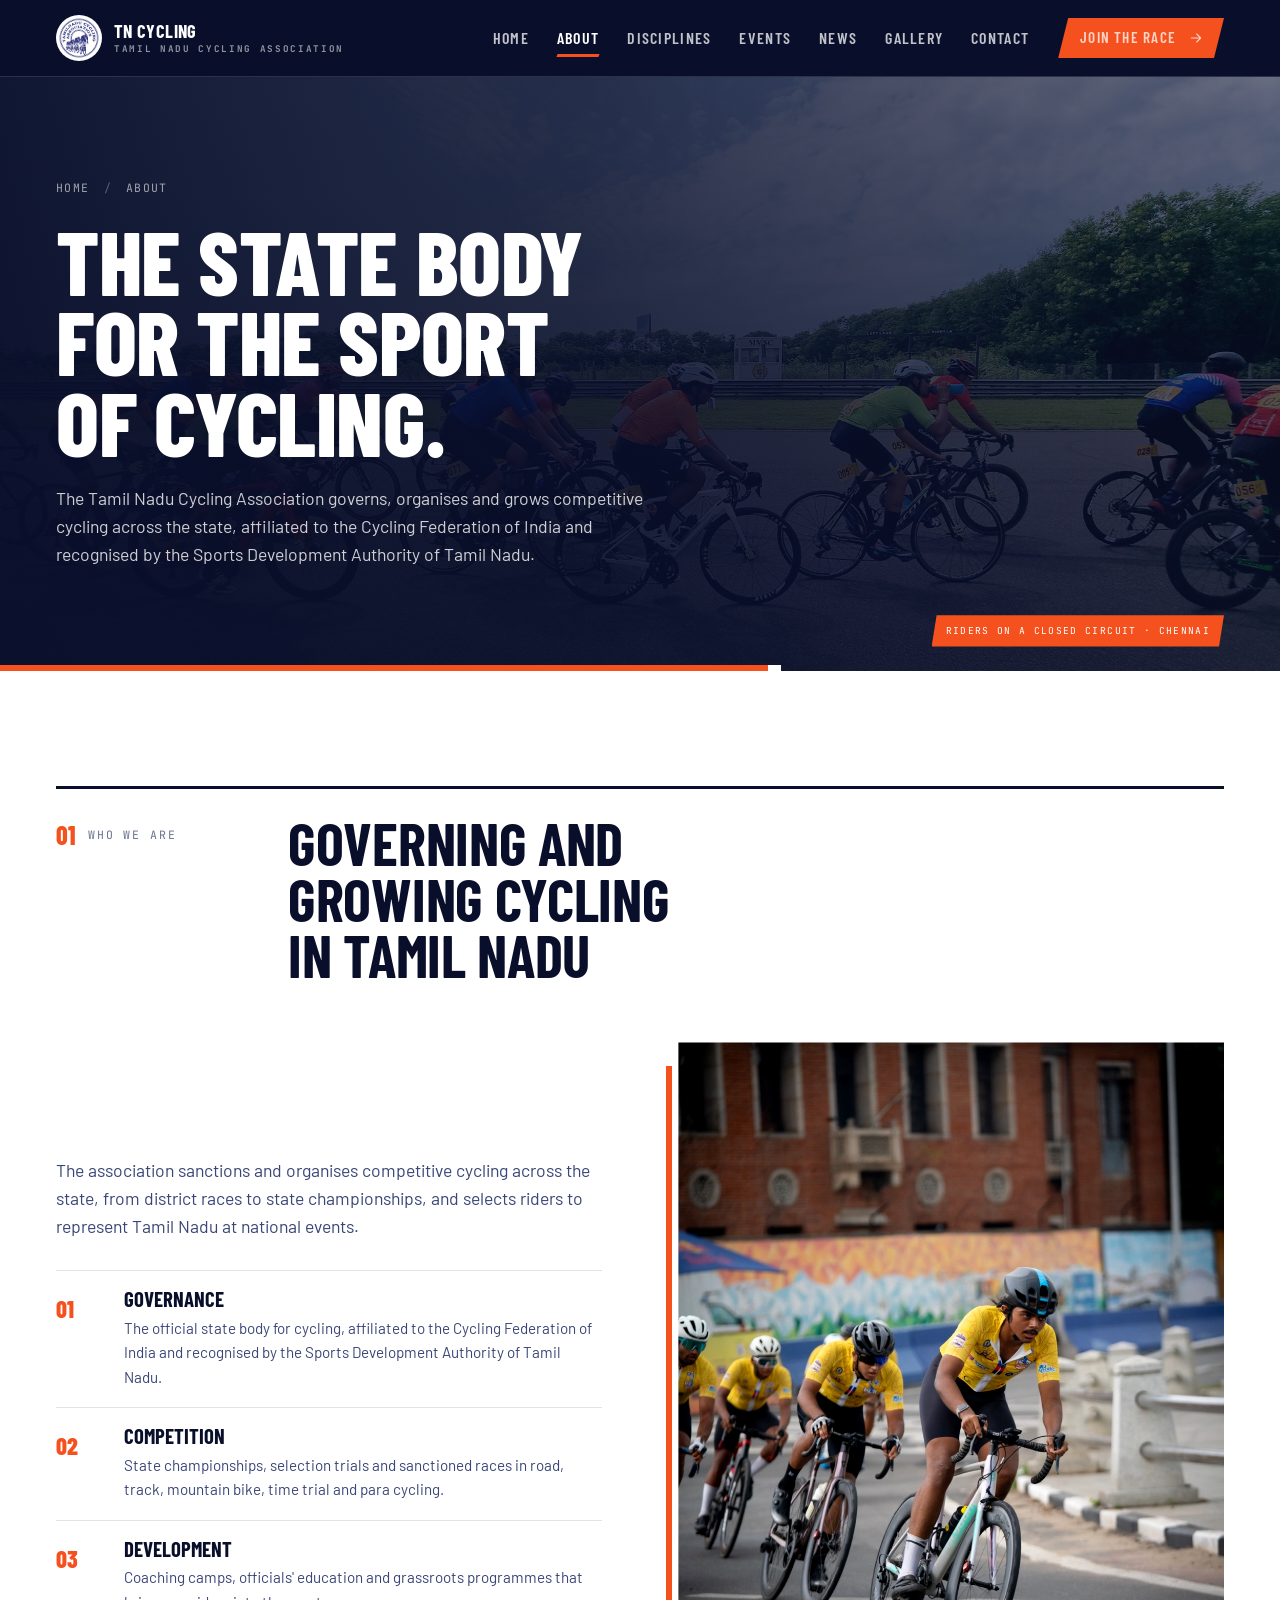
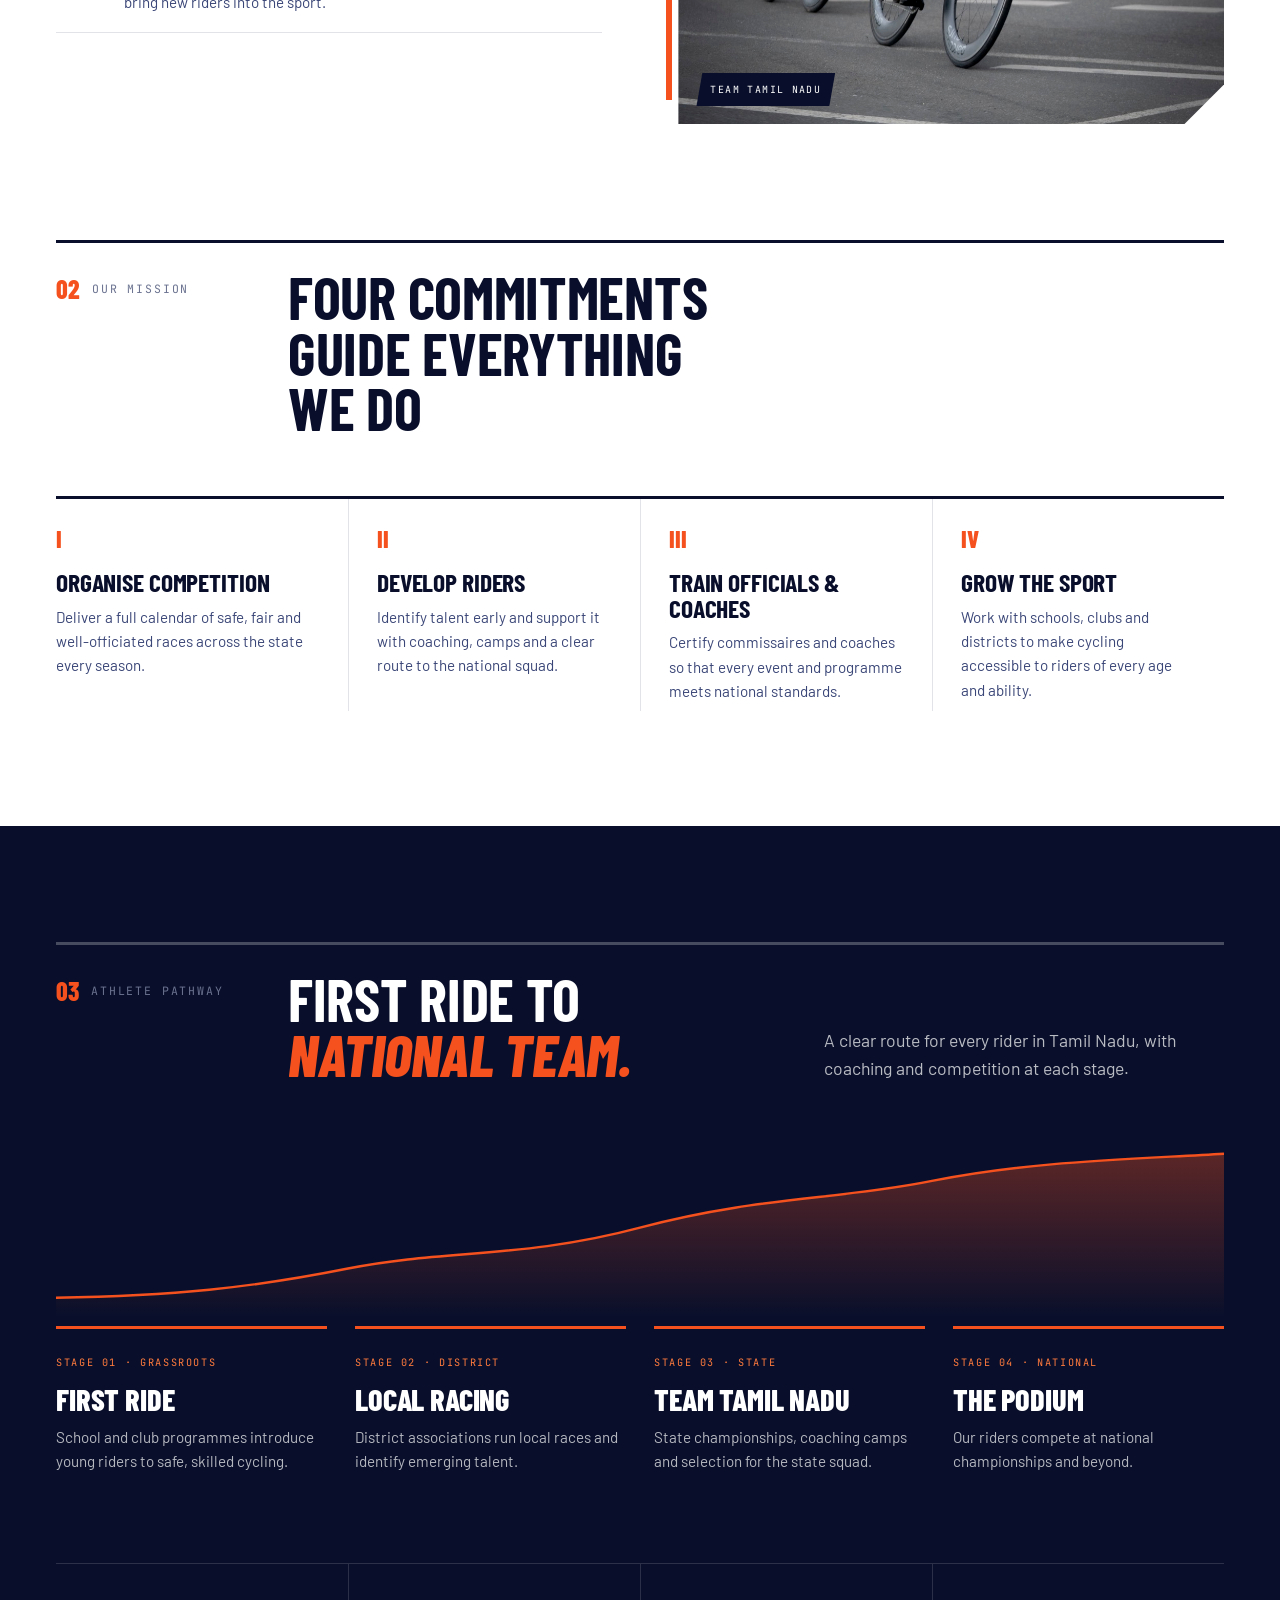
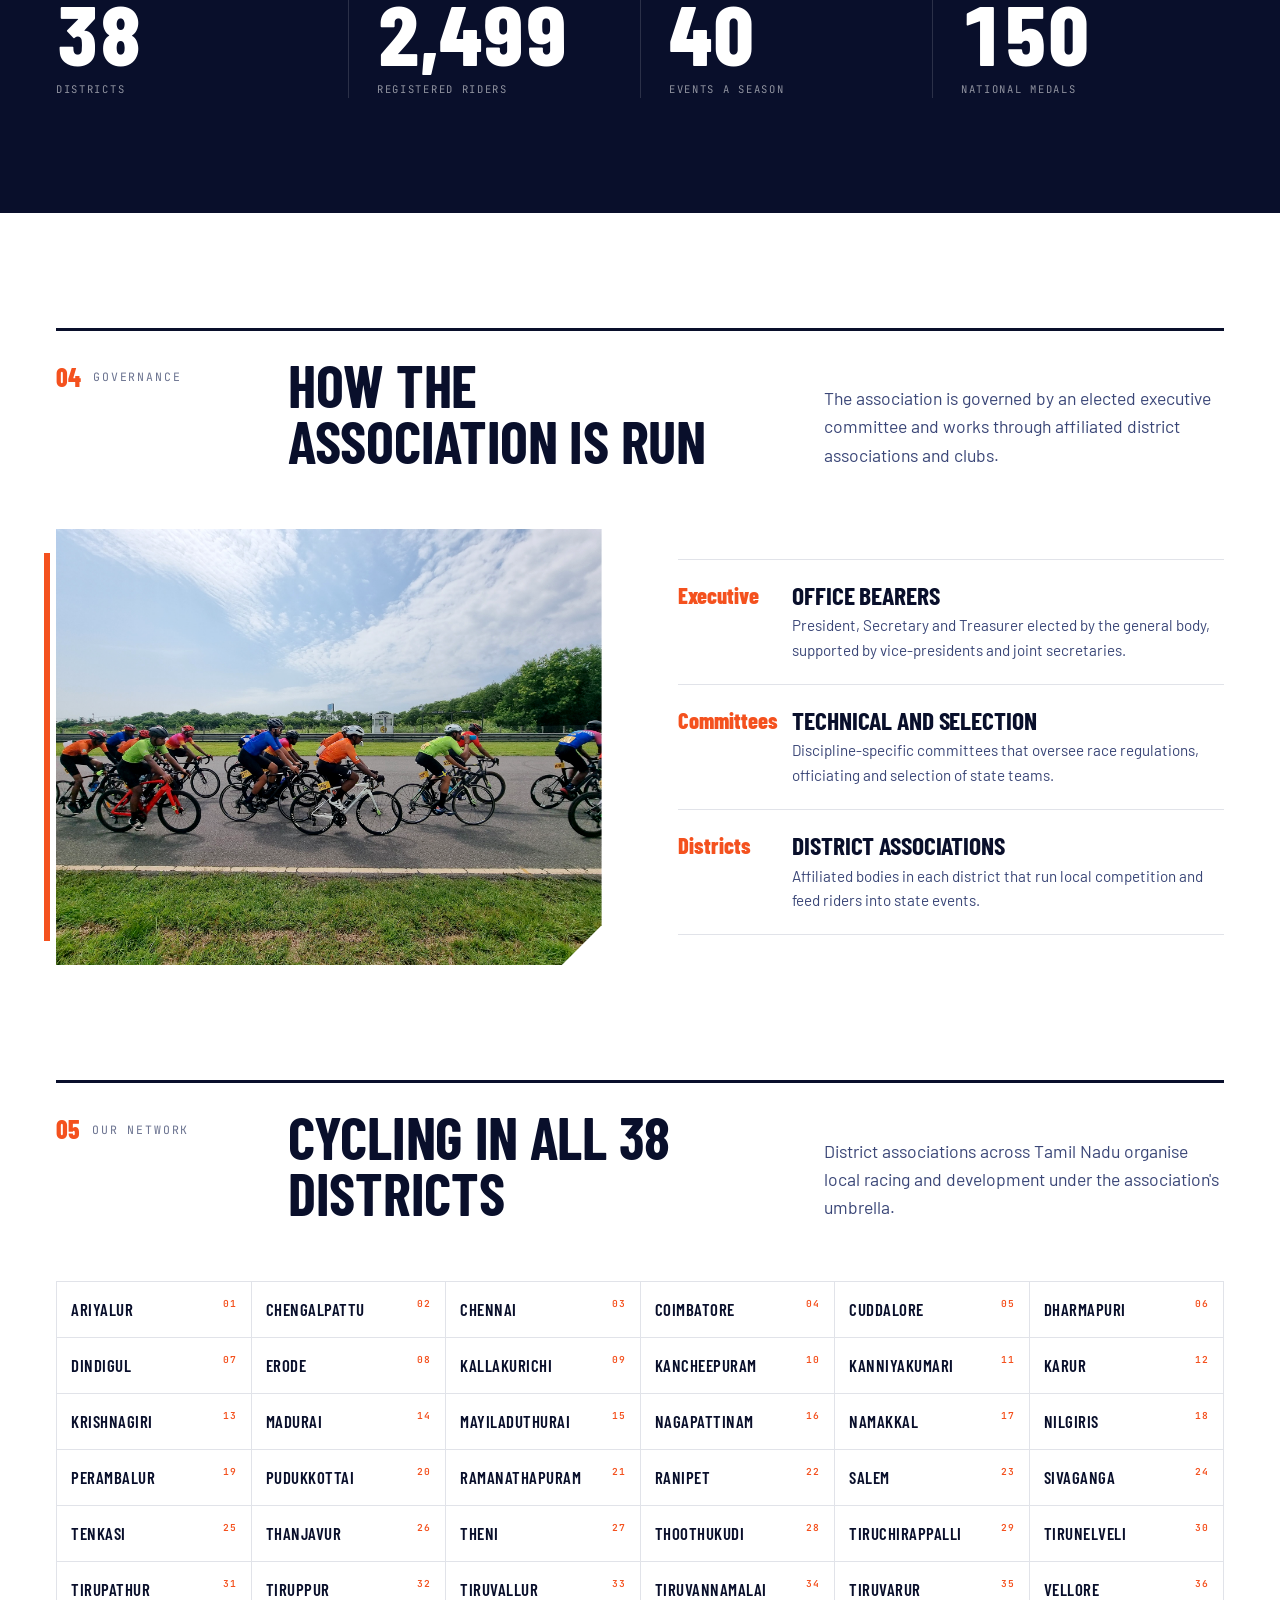
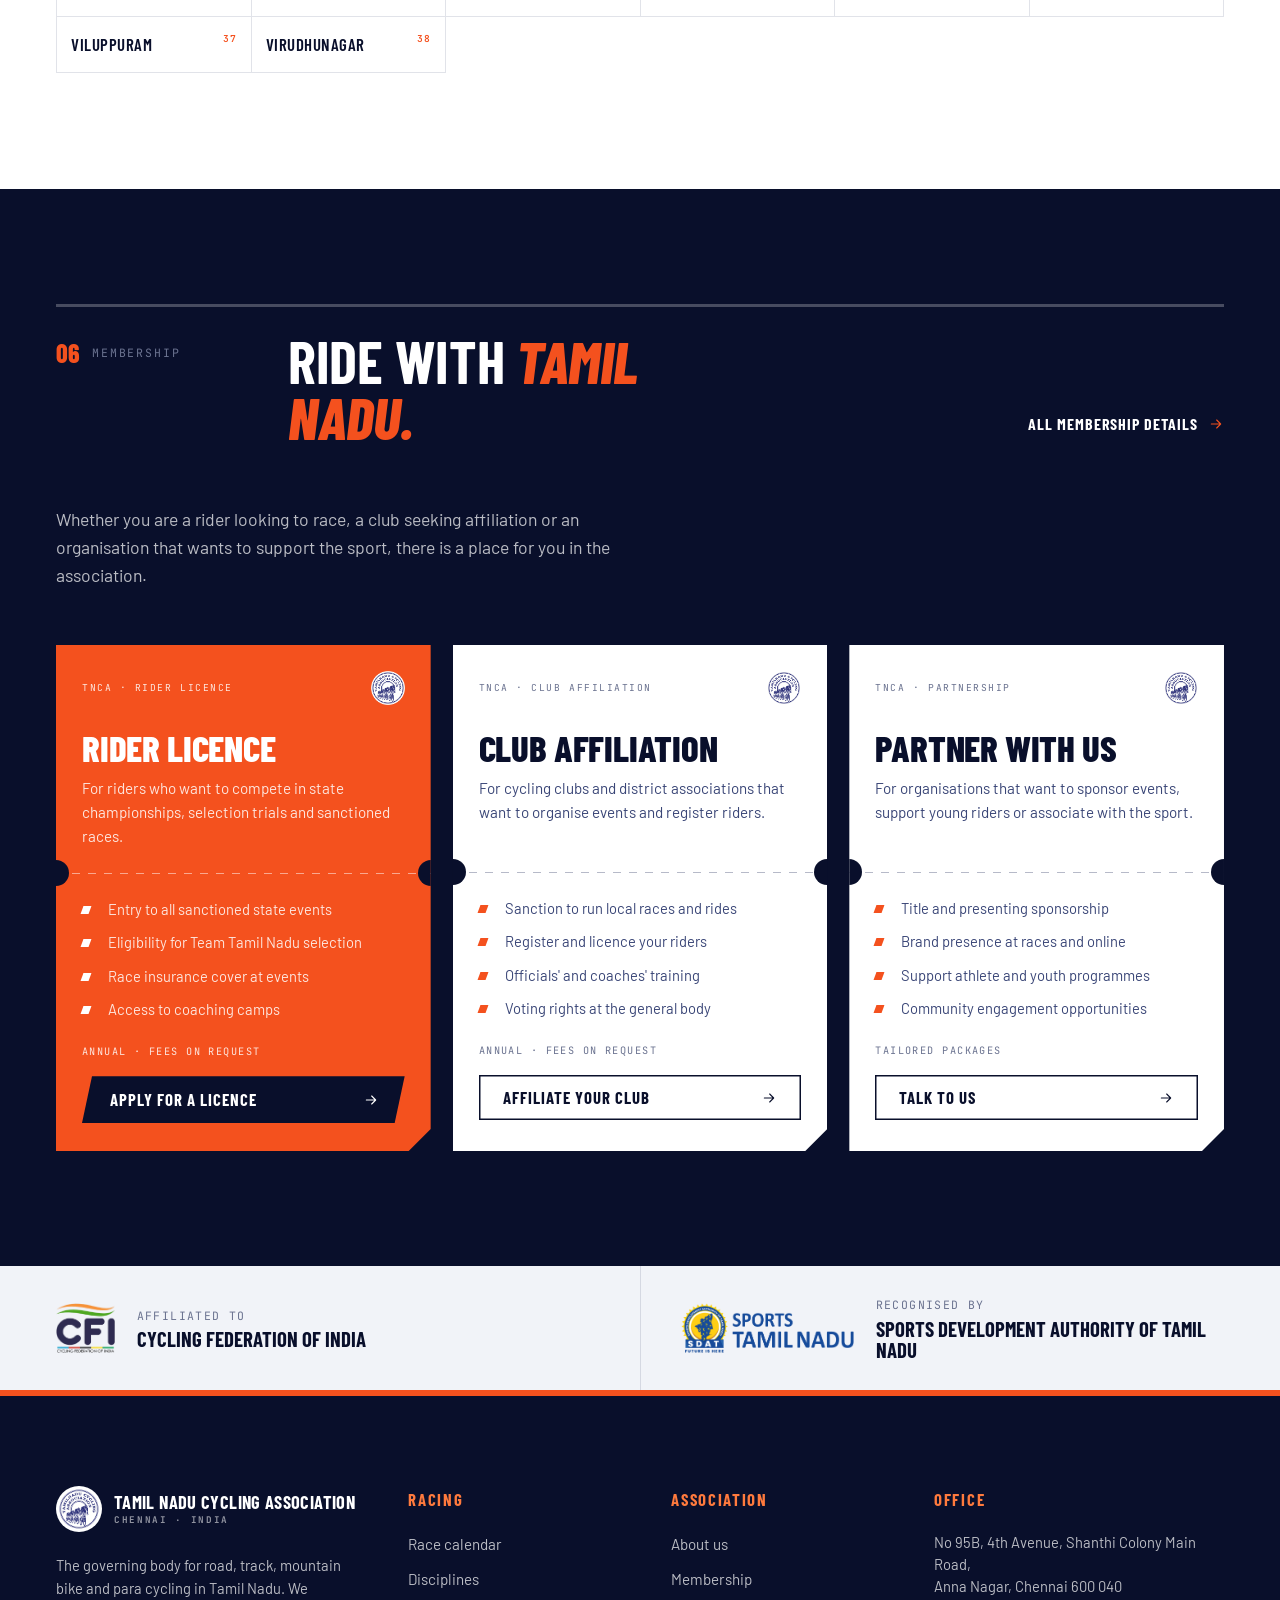
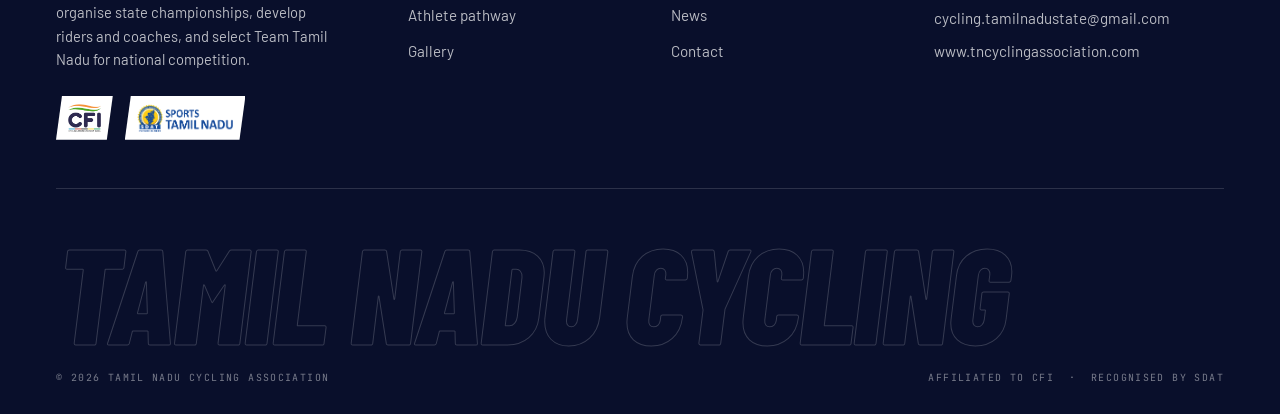
==== about.html @ 86944737 "Initial commit: TNCA website redesign Athletic navy and saffron design for the Tamil Nadu Cycling As" ====
<!doctype html>
<html lang="en">
<head>
<meta charset="utf-8">
<meta name="viewport" content="width=device-width, initial-scale=1">
<title>About — Tamil Nadu Cycling Association</title>
<meta name="description" content="Who we are, what we do and how the Tamil Nadu Cycling Association is governed.">
<meta name="theme-color" content="#090f2b">
<link rel="icon" type="image/png" href="images/logos/tnca-logo.png">
<link rel="preconnect" href="https://fonts.googleapis.com">
<link rel="preconnect" href="https://fonts.gstatic.com" crossorigin>
<link href="https://fonts.googleapis.com/css2?family=Barlow+Condensed:ital,wght@0,600;0,700;0,800;1,700;1,800&family=Barlow:wght@400;500;600&family=JetBrains+Mono:wght@400;500&display=swap" rel="stylesheet">
<link rel="stylesheet" href="css/style.css">
</head>
<body>

<svg width="0" height="0" style="position:absolute" aria-hidden="true">
  <symbol id="i-arrow" viewBox="0 0 24 24"><path d="M5 12h14M13 6l6 6-6 6" fill="none" stroke="currentColor" stroke-width="1.6" stroke-linecap="round" stroke-linejoin="round"/></symbol>
  <symbol id="i-close" viewBox="0 0 24 24"><path d="M6 6l12 12M18 6L6 18" fill="none" stroke="currentColor" stroke-width="1.6" stroke-linecap="round"/></symbol>
  <symbol id="i-info" viewBox="0 0 24 24"><circle cx="12" cy="12" r="9.5" fill="none" stroke="currentColor" stroke-width="1.4"/><path d="M12 11v6M12 7.5v.5" fill="none" stroke="currentColor" stroke-width="1.6" stroke-linecap="round"/></symbol>
</svg>


<header class="site-header">
  <div class="container">
    <a href="index.html" class="brand" aria-label="Tamil Nadu Cycling Association — home">
      <img src="images/logos/tnca-logo.png" alt="">
      <span class="wm">TN Cycling<small>Tamil Nadu Cycling Association</small></span>
    </a>
    <button class="menu-toggle" aria-label="Open menu" aria-expanded="false" aria-controls="nav"><span>Menu</span><i></i></button>
    <nav class="nav" id="nav" aria-label="Main navigation">
      <a href="index.html">Home</a><a href="about.html" class="active" aria-current="page">About</a><a href="disciplines.html">Disciplines</a><a href="events.html">Events</a><a href="news.html">News</a><a href="gallery.html">Gallery</a><a href="contact.html">Contact</a>
      <a href="membership.html" class="btn">Join the race <svg aria-hidden="true"><use href="#i-arrow"/></svg></a>
    </nav>
  </div>
</header>

<main>

<section class="page-head">
  <div class="band"><img src="images/join.jpg" alt=""></div>
  <div class="container">
    <nav class="crumbs mono" aria-label="Breadcrumb"><a href="index.html">Home</a><span>About</span></nav>
    <h1>The state body for the sport of cycling.</h1>
    <p class="lead">The Tamil Nadu Cycling Association governs, organises and grows competitive cycling across the state, affiliated to the Cycling Federation of India and recognised by the Sports Development Authority of Tamil Nadu.</p>
  </div>
  <span class="cap">Riders on a closed circuit · Chennai</span>
</section>

<section class="section">
  <div class="container">
    
    <div class="section-head">
      <div class="index"><b>01</b><span>Who we are</span></div>
      <div class="title"><h2>Governing and growing cycling in Tamil Nadu</h2></div>
    </div>
    <div class="split">
      <div class="split-body reveal">
        <p class="lead">The association sanctions and organises competitive cycling across the state, from district races to state championships, and selects riders to represent Tamil Nadu at national events.</p>
        <ul class="marks">
          <li><span class="k">01</span><div><b>Governance</b><span>The official state body for cycling, affiliated to the Cycling Federation of India and recognised by the Sports Development Authority of Tamil Nadu.</span></div></li>
          <li><span class="k">02</span><div><b>Competition</b><span>State championships, selection trials and sanctioned races in road, track, mountain bike, time trial and para cycling.</span></div></li>
          <li><span class="k">03</span><div><b>Development</b><span>Coaching camps, officials' education and grassroots programmes that bring new riders into the sport.</span></div></li>
        </ul>
      </div>
      <div class="split-media reveal"><img src="images/team.jpg" alt="Team Tamil Nadu riders training together"><span class="cap">Team Tamil Nadu</span></div>
    </div>
  </div>
</section>

<section class="section">
  <div class="container">
    
    <div class="section-head">
      <div class="index"><b>02</b><span>Our mission</span></div>
      <div class="title"><h2>Four commitments guide everything we do</h2></div>
    </div>
    <div class="cols">
      <div class="reveal"><span class="k">I</span><h3>Organise competition</h3><p>Deliver a full calendar of safe, fair and well-officiated races across the state every season.</p></div>
      <div class="reveal"><span class="k">II</span><h3>Develop riders</h3><p>Identify talent early and support it with coaching, camps and a clear route to the national squad.</p></div>
      <div class="reveal"><span class="k">III</span><h3>Train officials &amp; coaches</h3><p>Certify commissaires and coaches so that every event and programme meets national standards.</p></div>
      <div class="reveal"><span class="k">IV</span><h3>Grow the sport</h3><p>Work with schools, clubs and districts to make cycling accessible to riders of every age and ability.</p></div>
    </div>
  </div>
</section>

<section class="section section-ink" id="pathway">
  <div class="container">
    
    <div class="section-head">
      <div class="index"><b>03</b><span>Athlete pathway</span></div>
      <div class="title"><h2>First ride to <em>national team.</em></h2><p class="lead">A clear route for every rider in Tamil Nadu, with coaching and competition at each stage.</p></div>
    </div>
    
    
<div class="route" aria-hidden="true">
  <svg viewBox="0 0 1200 180" preserveAspectRatio="none">
    <defs><linearGradient id="routeFill" x1="0" y1="0" x2="0" y2="1"><stop offset="0" stop-color="#f4511e"/><stop offset="1" stop-color="#f4511e" stop-opacity="0"/></linearGradient></defs>
    <path class="line-fill" d="M0,160 C120,158 200,150 300,130 S480,120 600,88 S800,60 900,40 S1100,18 1200,12 L1200,180 L0,180 Z"/>
    <path class="line" d="M0,160 C120,158 200,150 300,130 S480,120 600,88 S800,60 900,40 S1100,18 1200,12"/>
  </svg>
</div>
    <div class="stages">
      <div class="stage reveal"><span class="k">Stage 01 · Grassroots</span><h3>First ride</h3><p>School and club programmes introduce young riders to safe, skilled cycling.</p></div>
      <div class="stage reveal"><span class="k">Stage 02 · District</span><h3>Local racing</h3><p>District associations run local races and identify emerging talent.</p></div>
      <div class="stage reveal"><span class="k">Stage 03 · State</span><h3>Team Tamil Nadu</h3><p>State championships, coaching camps and selection for the state squad.</p></div>
      <div class="stage reveal"><span class="k">Stage 04 · National</span><h3>The podium</h3><p>Our riders compete at national championships and beyond.</p></div>
    </div>
    <div class="stats">
      <div><b data-count="38">0</b><span>Districts</span></div>
      <div><b data-count="2500" data-suffix="+">0</b><span>Registered riders</span></div>
      <div><b data-count="40" data-suffix="+">0</b><span>Events a season</span></div>
      <div><b data-count="150" data-suffix="+">0</b><span>National medals</span></div>
    </div>
  </div>
</section>

<section class="section">
  <div class="container">
    
    <div class="section-head">
      <div class="index"><b>04</b><span>Governance</span></div>
      <div class="title"><h2>How the association is run</h2><p class="lead">The association is governed by an elected executive committee and works through affiliated district associations and clubs.</p></div>
    </div>
    <div class="split">
      <div class="split-media landscape reveal"><img src="images/join.jpg" alt="A large group of cyclists on a closed circuit"></div>
      <ul class="steps-list reveal">
        <li><span class="k">Executive</span><div><h3>Office bearers</h3><p>President, Secretary and Treasurer elected by the general body, supported by vice-presidents and joint secretaries.</p></div></li>
        <li><span class="k">Committees</span><div><h3>Technical and selection</h3><p>Discipline-specific committees that oversee race regulations, officiating and selection of state teams.</p></div></li>
        <li><span class="k">Districts</span><div><h3>District associations</h3><p>Affiliated bodies in each district that run local competition and feed riders into state events.</p></div></li>
      </ul>
    </div>
  </div>
</section>

<section class="section">
  <div class="container">
    
    <div class="section-head">
      <div class="index"><b>05</b><span>Our network</span></div>
      <div class="title"><h2>Cycling in all 38 districts</h2><p class="lead">District associations across Tamil Nadu organise local racing and development under the association's umbrella.</p></div>
    </div>
    <div class="districts reveal"><span>Ariyalur<i>01</i></span><span>Chengalpattu<i>02</i></span><span>Chennai<i>03</i></span><span>Coimbatore<i>04</i></span><span>Cuddalore<i>05</i></span><span>Dharmapuri<i>06</i></span><span>Dindigul<i>07</i></span><span>Erode<i>08</i></span><span>Kallakurichi<i>09</i></span><span>Kancheepuram<i>10</i></span><span>Kanniyakumari<i>11</i></span><span>Karur<i>12</i></span><span>Krishnagiri<i>13</i></span><span>Madurai<i>14</i></span><span>Mayiladuthurai<i>15</i></span><span>Nagapattinam<i>16</i></span><span>Namakkal<i>17</i></span><span>Nilgiris<i>18</i></span><span>Perambalur<i>19</i></span><span>Pudukkottai<i>20</i></span><span>Ramanathapuram<i>21</i></span><span>Ranipet<i>22</i></span><span>Salem<i>23</i></span><span>Sivaganga<i>24</i></span><span>Tenkasi<i>25</i></span><span>Thanjavur<i>26</i></span><span>Theni<i>27</i></span><span>Thoothukudi<i>28</i></span><span>Tiruchirappalli<i>29</i></span><span>Tirunelveli<i>30</i></span><span>Tirupathur<i>31</i></span><span>Tiruppur<i>32</i></span><span>Tiruvallur<i>33</i></span><span>Tiruvannamalai<i>34</i></span><span>Tiruvarur<i>35</i></span><span>Vellore<i>36</i></span><span>Viluppuram<i>37</i></span><span>Virudhunagar<i>38</i></span></div>
  </div>
</section>

<section class="section section-ink" id="membership">
  <div class="container">
    
    <div class="section-head">
      <div class="index"><b>06</b><span>Membership</span></div>
      <div class="title"><h2>Ride with <em>Tamil Nadu.</em></h2><a href="membership.html" class="textlink light">All membership details <svg aria-hidden="true"><use href="#i-arrow"/></svg></a></div>
    </div>
    <div class="cta-copy">
      <p class="lead">Whether you are a rider looking to race, a club seeking affiliation or an organisation that wants to support the sport, there is a place for you in the association.</p>
    </div>
    
    <div class="tickets">
      <article class="ticket featured reveal" id="rider">
        <div class="head"><span>TNCA · Rider licence</span><img src="images/logos/tnca-logo.png" alt=""></div>
        <h3>Rider licence</h3>
        <p class="desc">For riders who want to compete in state championships, selection trials and sanctioned races.</p>
        <div class="perf"></div>
        <ul>
          <li>Entry to all sanctioned state events</li>
          <li>Eligibility for Team Tamil Nadu selection</li>
          <li>Race insurance cover at events</li>
          <li>Access to coaching camps</li>
        </ul>
        <p class="fee">Annual · fees on request</p>
        <a href="contact.html" class="btn">Apply for a licence <svg aria-hidden="true"><use href="#i-arrow"/></svg></a>
      </article>
      <article class="ticket reveal" id="club">
        <div class="head"><span>TNCA · Club affiliation</span><img src="images/logos/tnca-logo.png" alt=""></div>
        <h3>Club affiliation</h3>
        <p class="desc">For cycling clubs and district associations that want to organise events and register riders.</p>
        <div class="perf"></div>
        <ul>
          <li>Sanction to run local races and rides</li>
          <li>Register and licence your riders</li>
          <li>Officials' and coaches' training</li>
          <li>Voting rights at the general body</li>
        </ul>
        <p class="fee">Annual · fees on request</p>
        <a href="contact.html" class="btn btn-ghost">Affiliate your club <svg aria-hidden="true"><use href="#i-arrow"/></svg></a>
      </article>
      <article class="ticket reveal" id="partner">
        <div class="head"><span>TNCA · Partnership</span><img src="images/logos/tnca-logo.png" alt=""></div>
        <h3>Partner with us</h3>
        <p class="desc">For organisations that want to sponsor events, support young riders or associate with the sport.</p>
        <div class="perf"></div>
        <ul>
          <li>Title and presenting sponsorship</li>
          <li>Brand presence at races and online</li>
          <li>Support athlete and youth programmes</li>
          <li>Community engagement opportunities</li>
        </ul>
        <p class="fee">Tailored packages</p>
        <a href="contact.html" class="btn btn-ghost">Talk to us <svg aria-hidden="true"><use href="#i-arrow"/></svg></a>
      </article>
    </div>
  </div>
</section>


<section class="affiliation" aria-label="Affiliation and recognition">
  <div class="container">
    <div class="item"><img src="images/logos/cfi-logo.png" alt="Cycling Federation of India logo"><div><span class="mono">Affiliated to</span><b class="name">Cycling Federation of India</b></div></div>
    <div class="item"><img src="images/logos/sdat-logo.png" alt="Sports Development Authority of Tamil Nadu logo"><div><span class="mono">Recognised by</span><b class="name">Sports Development Authority of Tamil Nadu</b></div></div>
  </div>
</section>


</main>

<footer class="site-footer">
  <div class="container">
    <div class="footer-top">
      <div class="footer-about">
        <a href="index.html" class="brand"><img src="images/logos/tnca-logo.png" alt=""><span class="wm">Tamil Nadu Cycling Association<small>Chennai · India</small></span></a>
        <p>The governing body for road, track, mountain bike and para cycling in Tamil Nadu. We organise state championships, develop riders and coaches, and select Team Tamil Nadu for national competition.</p>
        <div class="footer-logos">
          <span><img src="images/logos/cfi-logo.png" alt="Cycling Federation of India"></span>
          <span><img src="images/logos/sdat-logo.png" alt="Sports Development Authority of Tamil Nadu"></span>
        </div>
      </div>
      <div>
        <h4>Racing</h4>
        <ul>
          <li><a href="events.html">Race calendar</a></li>
          <li><a href="disciplines.html">Disciplines</a></li>
          <li><a href="about.html#pathway">Athlete pathway</a></li>
          <li><a href="gallery.html">Gallery</a></li>
        </ul>
      </div>
      <div>
        <h4>Association</h4>
        <ul>
          <li><a href="about.html">About us</a></li>
          <li><a href="membership.html">Membership</a></li>
          <li><a href="news.html">News</a></li>
          <li><a href="contact.html">Contact</a></li>
        </ul>
      </div>
      <div>
        <h4>Office</h4>
        <ul class="footer-contact">
          <li>No 95B, 4th Avenue, Shanthi Colony Main Road,<br>Anna Nagar, Chennai 600 040</li>
          <li><a href="mailto:cycling.tamilnadustate@gmail.com">cycling.tamilnadustate@gmail.com</a></li>
          <li><a href="https://www.tncyclingassociation.com">www.tncyclingassociation.com</a></li>
        </ul>
      </div>
    </div>
    <div class="wordmark" aria-hidden="true">Tamil Nadu Cycling</div>
    <div class="footer-bottom">
      <span>&copy; <span id="year"></span> Tamil Nadu Cycling Association</span>
      <span>Affiliated to CFI &nbsp;·&nbsp; Recognised by SDAT</span>
    </div>
  </div>
</footer>

<script src="js/main.js"></script>
</body>
</html>
---- css/style.css ----
/* =========================================================
   Tamil Nadu Cycling Association — athletic design system
   Navy · white · saffron · condensed uppercase display · mono data
   ========================================================= */

:root {
  --ink: #090f2b;
  --navy: #0f1a4a;
  --navy-2: #182664;
  --navy-soft: #3a4677;
  --muted: #6b7390;
  --bg: #ffffff;
  --bg-2: #f1f3f8;
  --bg-3: #e4e8f1;
  --accent: #f4511e;
  --accent-2: #ff7a3d;
  --accent-ink: #1a0b05;
  --line: rgba(15, 26, 74, .12);
  --line-strong: rgba(15, 26, 74, .3);
  --line-light: rgba(255, 255, 255, .14);
  --max: 1280px;
  --gutter: clamp(18px, 4.5vw, 56px);
  --display: "Barlow Condensed", "Oswald", Impact, sans-serif;
  --sans: "Barlow", "Inter", system-ui, sans-serif;
  --mono: "JetBrains Mono", "SFMono-Regular", Menlo, monospace;
  --ease: cubic-bezier(.22, 1, .36, 1);
  --cut: 14px;
}

* { box-sizing: border-box; }
html { scroll-behavior: smooth; -webkit-text-size-adjust: 100%; }
body { margin: 0; background: var(--bg); color: var(--ink); font: 16px/1.6 var(--sans); -webkit-font-smoothing: antialiased; }
img { max-width: 100%; display: block; }
a { color: inherit; text-decoration: none; }
p, h1, h2, h3, h4, ul, ol, figure { margin: 0; }
ul, ol { padding: 0; list-style: none; }
button { font: inherit; cursor: pointer; color: inherit; }
:focus-visible { outline: 2px solid var(--accent); outline-offset: 3px; }
::selection { background: var(--accent); color: #fff; }

.container { max-width: var(--max); margin: 0 auto; padding: 0 var(--gutter); }

/* Type */
h1, h2, h3, .display { font-family: var(--display); font-weight: 700; text-transform: uppercase; letter-spacing: -.005em; line-height: .95; color: var(--ink); }
h1 { font-size: clamp(3.4rem, 8vw, 7.2rem); font-weight: 800; line-height: .9; }
h2 { font-size: clamp(2.4rem, 4.6vw, 4rem); }
h3 { font-size: 1.5rem; line-height: 1; }
h1 em, h2 em, .display em { font-style: italic; color: var(--accent); font-weight: 800; }
.lead { font-size: 1.1rem; line-height: 1.6; color: var(--navy-soft); max-width: 56ch; }
.mono { font-family: var(--mono); font-size: .72rem; letter-spacing: .12em; text-transform: uppercase; color: var(--muted); }
.mono b { color: var(--ink); font-weight: 500; }
.rule { height: 1px; background: var(--line); }

/* Buttons: slanted sport cut */
.btn {
  position: relative; display: inline-flex; align-items: center; gap: 12px; padding: 15px 26px 15px 28px;
  font-family: var(--display); font-weight: 700; font-size: 1.05rem; letter-spacing: .06em; text-transform: uppercase; line-height: 1;
  background: var(--accent); color: #fff; border: 0;
  clip-path: polygon(10px 0, 100% 0, calc(100% - 10px) 100%, 0 100%);
  transition: transform .25s var(--ease), background .25s var(--ease), color .25s var(--ease);
}
.btn svg { width: 16px; height: 16px; transition: transform .25s var(--ease); }
.btn:hover { background: var(--accent-2); transform: translateX(3px); }
.btn:hover svg { transform: translateX(4px); }
.btn-ink { background: var(--ink); color: #fff; }
.btn-ink:hover { background: var(--navy-2); }
.btn-white { background: #fff; color: var(--ink); }
.btn-white:hover { background: var(--bg-2); }
.btn-ghost { background: transparent; color: var(--ink); clip-path: none; padding: 14px 24px; box-shadow: inset 0 0 0 1.5px var(--ink); }
.btn-ghost:hover { background: var(--ink); color: #fff; transform: none; }
.btn-ghost-light { background: transparent; color: #fff; clip-path: none; padding: 14px 24px; box-shadow: inset 0 0 0 1.5px rgba(255, 255, 255, .55); }
.btn-ghost-light:hover { background: #fff; color: var(--ink); transform: none; }
.textlink {
  display: inline-flex; align-items: center; gap: 10px; font-family: var(--display); font-weight: 700; font-size: 1rem; letter-spacing: .06em; text-transform: uppercase;
  color: var(--ink); transition: gap .25s var(--ease), color .2s ease;
}
.textlink svg { width: 16px; height: 16px; color: var(--accent); }
.textlink:hover { gap: 16px; color: var(--accent); }
.textlink.light { color: #fff; }
.textlink.light:hover { color: var(--accent-2); }

/* =========================================================
   Header (dark)
   ========================================================= */
.site-header { position: sticky; top: 0; z-index: 60; background: var(--ink); color: #fff; border-bottom: 1px solid var(--line-light); }
.site-header .container { display: flex; align-items: center; justify-content: space-between; min-height: 76px; gap: 24px; }
.brand { display: flex; align-items: center; gap: 12px; color: #fff; }
.brand img { width: 46px; height: 46px; object-fit: contain; background: #fff; border-radius: 50%; padding: 2px; }
.brand .wm { font-family: var(--display); font-weight: 700; text-transform: uppercase; font-size: 1.15rem; line-height: 1; letter-spacing: .02em; }
.brand .wm small { display: block; font-family: var(--mono); font-size: .58rem; letter-spacing: .18em; text-transform: uppercase; color: rgba(255, 255, 255, .55); margin-top: 5px; }
.nav { display: flex; align-items: center; gap: 2px; }
.nav a { position: relative; padding: 10px 13px; font-family: var(--display); font-weight: 600; font-size: 1rem; letter-spacing: .08em; text-transform: uppercase; color: rgba(255, 255, 255, .75); transition: color .2s ease; }
.nav a:hover { color: #fff; }
.nav a.active { color: #fff; }
.nav a.active::after { content: ""; position: absolute; left: 13px; right: 13px; bottom: 4px; height: 3px; background: var(--accent); transform: skewX(-20deg); }
.nav .btn { margin-left: 14px; padding: 12px 20px 12px 22px; font-size: .95rem; }
.menu-toggle { display: none; align-items: center; gap: 12px; background: none; border: 0; padding: 8px 0; color: #fff; font-family: var(--display); font-weight: 700; font-size: 1rem; letter-spacing: .1em; text-transform: uppercase; }
.menu-toggle i { display: inline-flex; flex-direction: column; gap: 5px; }
.menu-toggle i::before, .menu-toggle i::after { content: ""; width: 26px; height: 2px; background: #fff; transition: transform .3s var(--ease); }
.menu-toggle[aria-expanded="true"] i::before { transform: translateY(3.5px) rotate(45deg); }
.menu-toggle[aria-expanded="true"] i::after { transform: translateY(-3.5px) rotate(-45deg); }

@media (max-width: 1000px) {
  .menu-toggle { display: inline-flex; }
  .nav {
    position: fixed; inset: 76px 0 0; z-index: 55; background: var(--ink); color: #fff;
    flex-direction: column; align-items: flex-start; justify-content: center; gap: 0; padding: 0 var(--gutter) 40px;
    background-image: linear-gradient(115deg, transparent 60%, rgba(244, 81, 30, .18) 60.5%);
    transform: translateY(-8px); opacity: 0; pointer-events: none; transition: opacity .35s var(--ease), transform .35s var(--ease);
  }
  .nav.open { opacity: 1; transform: none; pointer-events: auto; }
  .nav a { font-size: clamp(2.4rem, 9vw, 3.8rem); font-weight: 800; letter-spacing: 0; color: rgba(255, 255, 255, .85); padding: 6px 0; }
  .nav a:hover, .nav a.active { color: var(--accent); }
  .nav a.active::after { display: none; }
  .nav .btn { margin: 28px 0 0; font-size: 1.05rem; padding: 15px 26px 15px 28px; }
  body.menu-open { overflow: hidden; }
}
@media (max-width: 560px) {
  .site-header .container { min-height: 66px; }
  .nav { inset: 66px 0 0; }
  .brand img { width: 40px; height: 40px; }
  .brand .wm { font-size: 1rem; }
  .brand .wm small { display: none; }
  .menu-toggle span { display: none; }
}

/* =========================================================
   Hero: full-bleed action photo
   ========================================================= */
.hero { position: relative; background: var(--ink); color: #fff; overflow: hidden; }
.hero-bg { position: absolute; inset: 0; z-index: 0; width: 100%; height: 100%; object-fit: cover; object-position: 78% 45%; filter: contrast(1.08) saturate(1.1); }
.hero::before {
  content: ""; position: absolute; inset: 0; z-index: 1;
  background:
    linear-gradient(90deg, rgba(9, 15, 43, .99) 0%, rgba(9, 15, 43, .97) 46%, rgba(9, 15, 43, .8) 62%, rgba(9, 15, 43, .38) 82%, rgba(9, 15, 43, .55) 100%),
    linear-gradient(180deg, rgba(9, 15, 43, .15) 0%, rgba(9, 15, 43, .65) 100%);
}
.hero::after { content: ""; position: absolute; z-index: 3; left: 0; right: 0; bottom: 0; height: 6px; background: linear-gradient(90deg, var(--accent) 0 60%, #fff 60% 61%, transparent 61%); }
.hero-grid { position: relative; z-index: 2; display: grid; grid-template-columns: 1.3fr .7fr; gap: clamp(32px, 5vw, 80px); align-items: end; padding-top: clamp(64px, 9vw, 130px); padding-bottom: clamp(48px, 6vw, 80px); min-height: min(86vh, 820px); }
.kicker { display: inline-flex; align-items: center; gap: 12px; font-family: var(--mono); font-size: .72rem; letter-spacing: .16em; text-transform: uppercase; color: rgba(255, 255, 255, .75); }
.kicker::before { content: ""; width: 34px; height: 3px; background: var(--accent); transform: skewX(-20deg); }
.hero h1 { color: #fff; margin-top: 26px; max-width: 11ch; }
.hero .lead { margin-top: 26px; color: rgba(255, 255, 255, .85); max-width: 48ch; text-shadow: 0 1px 12px rgba(9, 15, 43, .6); }
.hero-actions { display: flex; flex-wrap: wrap; align-items: center; gap: 16px 24px; margin-top: 36px; }
.hero-foot { position: relative; z-index: 2; background: rgba(9, 15, 43, .82); backdrop-filter: blur(8px); border-top: 1px solid var(--line-light); }
.hero-stats { display: flex; flex-wrap: wrap; }
.hero-stats div { padding: 22px 36px 26px 0; margin-right: 36px; border-right: 1px solid var(--line-light); }
.hero-stats div:last-child { border-right: 0; }
.hero-stats b { display: block; font-family: var(--display); font-weight: 800; font-size: clamp(2.2rem, 3.6vw, 3.2rem); line-height: 1; letter-spacing: -.01em; }
.hero-stats b i { font-style: normal; color: var(--accent); }
.hero-stats span { display: block; margin-top: 6px; font-family: var(--mono); font-size: .66rem; letter-spacing: .14em; text-transform: uppercase; color: rgba(255, 255, 255, .6); }

/* Next-start card */
.next-card { position: relative; background: #fff; color: var(--ink); padding: 28px 28px 30px; clip-path: polygon(0 0, 100% 0, 100% calc(100% - 22px), calc(100% - 22px) 100%, 0 100%); }
.next-card::before { content: ""; position: absolute; left: 0; top: 0; bottom: 0; width: 6px; background: var(--accent); }
.next-card .label { display: inline-flex; align-items: center; gap: 10px; font-family: var(--mono); font-size: .66rem; letter-spacing: .16em; text-transform: uppercase; color: var(--accent); font-weight: 500; }
.next-card .label::before { content: ""; width: 8px; height: 8px; border-radius: 50%; background: var(--accent); animation: pulse 2.2s ease-out infinite; }
@keyframes pulse { 0% { box-shadow: 0 0 0 0 rgba(244, 81, 30, .55); } 100% { box-shadow: 0 0 0 12px rgba(244, 81, 30, 0); } }
.next-card h2 { font-size: 2rem; margin-top: 14px; line-height: .95; }
.next-card .facts { display: grid; grid-template-columns: 1fr 1fr; gap: 14px 20px; margin-top: 18px; padding-top: 16px; border-top: 1px solid var(--line); }
.next-card .facts small { display: block; font-family: var(--mono); font-size: .62rem; letter-spacing: .14em; text-transform: uppercase; color: var(--muted); }
.next-card .facts b { display: block; font-family: var(--display); font-weight: 600; font-size: 1.1rem; text-transform: uppercase; margin-top: 3px; }
.countdown { display: grid; grid-template-columns: repeat(4, 1fr); gap: 8px; margin-top: 18px; }
.countdown div { background: var(--ink); color: #fff; padding: 12px 6px 10px; text-align: center; clip-path: polygon(0 0, 100% 0, 100% calc(100% - 8px), calc(100% - 8px) 100%, 0 100%); }
.countdown b { display: block; font-family: var(--display); font-weight: 800; font-size: 2rem; line-height: 1; font-variant-numeric: tabular-nums; }
.countdown small { display: block; margin-top: 4px; font-family: var(--mono); font-size: .58rem; letter-spacing: .16em; text-transform: uppercase; color: rgba(255, 255, 255, .6); }
.next-card .btn { margin-top: 20px; width: 100%; justify-content: space-between; }
@media (max-width: 920px) {
  .hero-grid { grid-template-columns: 1fr; min-height: 0; padding-top: 56px; }
  .hero h1 { max-width: 12ch; }
  .next-card { max-width: 520px; }
  .hero-stats div { padding-right: 22px; margin-right: 22px; }
}

/* Marquee: racing stripe */
.marquee { background: var(--accent); color: var(--accent-ink); overflow: hidden; border-bottom: 1px solid rgba(0, 0, 0, .08); }
.marquee-track { display: flex; gap: 0; width: max-content; animation: marquee 38s linear infinite; }
.marquee span { display: inline-flex; align-items: center; gap: 28px; padding: 14px 14px 14px 28px; font-family: var(--display); font-weight: 700; font-size: 1.15rem; letter-spacing: .1em; text-transform: uppercase; white-space: nowrap; }
.marquee span::after { content: ""; width: 10px; height: 10px; background: var(--accent-ink); transform: skewX(-20deg); opacity: .8; }
@keyframes marquee { to { transform: translateX(-50%); } }

/* Timing strip (inner pages) */
.timing { background: var(--ink); color: #fff; border-top: 6px solid var(--accent); }
.timing .container { display: grid; grid-template-columns: auto 1fr auto; align-items: center; gap: 32px; min-height: 96px; padding-top: 18px; padding-bottom: 18px; }
.timing .label { display: inline-flex; align-items: center; gap: 12px; font-family: var(--mono); font-size: .68rem; letter-spacing: .16em; text-transform: uppercase; color: var(--accent-2); }
.timing .label::before { content: ""; width: 8px; height: 8px; border-radius: 50%; background: var(--accent); animation: pulse 2.2s ease-out infinite; }
.timing .event { display: flex; flex-wrap: wrap; align-items: baseline; gap: 8px 24px; }
.timing .event h2 { font-size: clamp(1.4rem, 2.2vw, 1.9rem); color: #fff; }
.timing .event .mono { color: rgba(255, 255, 255, .6); }
.timing .event .mono b { color: #fff; }
.timing .countdown { margin: 0; display: flex; gap: 10px; }
.timing .countdown div { background: rgba(255, 255, 255, .08); min-width: 64px; }
@media (max-width: 920px) { .timing .container { grid-template-columns: 1fr; gap: 14px; } }

/* =========================================================
   Sections
   ========================================================= */
.section { padding: clamp(72px, 9vw, 120px) 0; }
.section + .section { padding-top: 0; }
.section-ink { background: var(--ink); color: #fff; }
.section-ink h2, .section-ink h3 { color: #fff; }
.section-ink .lead { color: rgba(255, 255, 255, .72); }
.section-ink .mono { color: rgba(255, 255, 255, .55); }
.section-ink .mono b { color: #fff; }
.section-ink .rule { background: var(--line-light); }
.section-2 { background: var(--bg-2); }
.section + .section-ink, .section-ink + .section, .section-2 + .section, .section + .section-2 { padding-top: clamp(72px, 9vw, 120px); }
.slant-top { clip-path: polygon(0 0, 100% clamp(24px, 4vw, 64px), 100% 100%, 0 100%); margin-top: calc(-1 * clamp(24px, 4vw, 64px)); padding-top: clamp(96px, 13vw, 184px) !important; }

.section-head { display: grid; grid-template-columns: 200px 1fr; gap: 32px; align-items: start; padding-top: 26px; border-top: 3px solid var(--ink); margin-bottom: clamp(40px, 5vw, 60px); }
.section-ink .section-head { border-top-color: rgba(255, 255, 255, .25); }
.section-head .index { font-family: var(--mono); font-size: .72rem; letter-spacing: .16em; text-transform: uppercase; color: var(--muted); display: flex; gap: 12px; align-items: center; }
.section-head .index b { font-family: var(--display); font-size: 1.6rem; font-weight: 800; color: var(--accent); letter-spacing: 0; }
.section-head .title { display: grid; grid-template-columns: minmax(0, 1.1fr) minmax(0, .9fr); align-items: end; gap: 24px 48px; }
.section-head .title .lead { max-width: 46ch; justify-self: end; }
.section-head .title > .filters, .section-head .title > .textlink, .section-head .title > .mono { justify-self: end; align-self: end; margin-bottom: 8px; }
.section-head .title h2 { max-width: 16ch; }
@media (max-width: 800px) {
  .section-head { grid-template-columns: 1fr; gap: 16px; }
  .section-head .title { grid-template-columns: 1fr; }
  .section-head .title .lead, .section-head .title > .filters, .section-head .title > .textlink, .section-head .title > .mono { justify-self: start; }
}

/* Affiliation */
.affiliation { background: var(--bg-2); }
.affiliation .container { display: grid; grid-template-columns: 1fr 1fr; }
.affiliation .item { display: flex; align-items: center; gap: 22px; padding: 30px 0; }
.affiliation .item + .item { border-left: 1px solid var(--line); padding-left: 40px; }
.affiliation img { height: 50px; width: auto; object-fit: contain; }
.affiliation .mono { display: block; }
.affiliation b.name { display: block; font-family: var(--display); font-weight: 700; text-transform: uppercase; font-size: 1.3rem; line-height: 1; margin-top: 4px; }
@media (max-width: 760px) { .affiliation .container { grid-template-columns: 1fr; } .affiliation .item + .item { border-left: 0; padding-left: 0; border-top: 1px solid var(--line); } }

/* Split blocks */
.split { display: grid; grid-template-columns: 1fr 1fr; gap: clamp(36px, 6vw, 96px); align-items: center; }
.split.reverse > :first-child { order: 2; }
.split-media { position: relative; }
.split-media img { width: 100%; aspect-ratio: 4 / 5; object-fit: cover; filter: contrast(1.05) saturate(1.08); clip-path: polygon(0 0, 100% 0, 100% calc(100% - 40px), calc(100% - 40px) 100%, 0 100%); }
.split-media.landscape img { aspect-ratio: 5 / 4; }
.split-media::before { content: ""; position: absolute; left: -12px; top: 24px; bottom: 24px; width: 6px; background: var(--accent); }
.split-media .cap { position: absolute; left: 18px; bottom: 18px; display: inline-flex; gap: 10px; padding: 9px 14px; background: var(--ink); color: #fff; font-family: var(--mono); font-size: .62rem; letter-spacing: .14em; text-transform: uppercase; clip-path: polygon(6px 0, 100% 0, calc(100% - 6px) 100%, 0 100%); }
.split-body h2 { margin-top: 18px; }
.split-body .lead { margin-top: 22px; }
.split-body .btn, .split-body .textlink { margin-top: 34px; }
.marks { margin-top: 30px; display: grid; }
.marks li { display: grid; grid-template-columns: 52px 1fr; gap: 16px; padding: 18px 0; border-top: 1px solid var(--line); }
.marks li:last-child { border-bottom: 1px solid var(--line); }
.marks .k { font-family: var(--display); font-weight: 800; font-size: 1.5rem; line-height: 1; color: var(--accent); padding-top: 2px; }
.marks b { display: block; font-family: var(--display); font-weight: 700; text-transform: uppercase; font-size: 1.3rem; line-height: 1; }
.marks span { display: block; color: var(--navy-soft); font-size: .95rem; margin-top: 6px; }
.section-ink .marks li, .section-ink .marks li:last-child { border-color: var(--line-light); }
.section-ink .marks b { color: #fff; }
.section-ink .marks span { color: rgba(255, 255, 255, .7); }
@media (max-width: 900px) {
  .split { grid-template-columns: 1fr; }
  .split.reverse > :first-child { order: 0; }
  .split-media img, .split-media.landscape img { aspect-ratio: 16 / 10; }
  .split-media::before { left: 0; }
}

/* =========================================================
   Disciplines: hover list + pinned figure
   ========================================================= */
.disc { display: grid; grid-template-columns: 1fr 1fr; gap: clamp(32px, 5vw, 80px); align-items: start; }
.disc-figure { position: sticky; top: 108px; aspect-ratio: 4 / 5; overflow: hidden; background: var(--bg-2); clip-path: polygon(0 0, 100% 0, 100% calc(100% - 48px), calc(100% - 48px) 100%, 0 100%); }
.disc-figure img { position: absolute; inset: 0; width: 100%; height: 100%; object-fit: cover; opacity: 0; transform: scale(1.06); filter: contrast(1.05) saturate(1.08); transition: opacity .5s var(--ease), transform .9s var(--ease); }
.disc-figure img.on { opacity: 1; transform: none; }
.disc-figure::after { content: ""; position: absolute; inset: 0; background: linear-gradient(180deg, transparent 60%, rgba(9, 15, 43, .55)); pointer-events: none; }
.disc-figure .cap { position: absolute; left: 20px; bottom: 22px; z-index: 1; display: inline-flex; gap: 12px; padding: 9px 14px; background: var(--accent); color: #fff; font-family: var(--mono); font-size: .62rem; letter-spacing: .14em; text-transform: uppercase; clip-path: polygon(6px 0, 100% 0, calc(100% - 6px) 100%, 0 100%); }
.disc-list li { border-top: 1px solid var(--line); }
.disc-list li:last-child { border-bottom: 1px solid var(--line); }
.disc-list a { display: grid; grid-template-columns: 56px 1fr auto; gap: 20px; align-items: center; padding: 22px 0; transition: padding .35s var(--ease); }
.disc-list .n { font-family: var(--display); font-weight: 800; font-size: 1.5rem; line-height: 1; color: var(--bg-3); align-self: start; padding-top: 4px; -webkit-text-stroke: 1px var(--line-strong); transition: color .3s ease; }
.disc-list h3 { font-size: clamp(1.9rem, 3.2vw, 2.8rem); font-weight: 800; letter-spacing: -.01em; transition: color .3s ease, transform .35s var(--ease); }
.disc-list p { margin-top: 8px; color: var(--navy-soft); font-size: .95rem; max-width: 44ch; max-height: 0; overflow: hidden; opacity: 0; transition: max-height .5s var(--ease), opacity .4s ease; }
.disc-list .go { width: 46px; height: 46px; border: 1.5px solid var(--line-strong); display: grid; place-items: center; transition: all .3s var(--ease); }
.disc-list .go svg { width: 18px; height: 18px; }
.disc-list li.on a { padding-left: 6px; }
.disc-list li.on .n { color: var(--accent); -webkit-text-stroke: 0; }
.disc-list li.on h3 { color: var(--ink); transform: skewX(-6deg); }
.disc-list li.on p { max-height: 120px; opacity: 1; }
.disc-list li.on .go { background: var(--accent); border-color: var(--accent); color: #fff; transform: skewX(-10deg); }
.disc-list .thumb { display: none; }
@media (max-width: 900px) {
  .disc { grid-template-columns: 1fr; }
  .disc-figure { display: none; }
  .disc-list a { grid-template-columns: 72px 1fr auto; }
  .disc-list .n { display: none; }
  .disc-list .thumb { display: block; width: 72px; height: 90px; object-fit: cover; clip-path: polygon(0 0, 100% 0, 100% calc(100% - 14px), calc(100% - 14px) 100%, 0 100%); }
  .disc-list p { max-height: none; opacity: 1; }
  .disc-list li.on a { padding-left: 0; }
  .disc-list li.on h3 { transform: none; }
}

/* =========================================================
   Calendar: start list with jersey-number dates
   ========================================================= */
.filters { display: flex; flex-wrap: wrap; gap: 6px; }
.filters button { background: transparent; border: 1.5px solid var(--line); padding: 8px 14px; font-family: var(--display); font-weight: 700; font-size: .95rem; letter-spacing: .08em; text-transform: uppercase; color: var(--muted); transition: all .2s ease; clip-path: polygon(6px 0, 100% 0, calc(100% - 6px) 100%, 0 100%); }
.filters button:hover { color: var(--ink); border-color: var(--ink); }
.filters button[aria-pressed="true"] { background: var(--ink); border-color: var(--ink); color: #fff; }

.startlist li { border-top: 1px solid var(--line); }
.startlist li:last-child { border-bottom: 1px solid var(--line); }
.startlist li[hidden] { display: none; }
.race { display: grid; grid-template-columns: 96px 1fr 150px 48px; align-items: center; gap: 28px; padding: 18px 0; position: relative; }
.race::before { content: ""; position: absolute; inset: 0 -20px; background: var(--bg-2); opacity: 0; transition: opacity .25s ease; z-index: -1; clip-path: polygon(14px 0, 100% 0, calc(100% - 14px) 100%, 0 100%); }
.race:hover::before { opacity: 1; }
.race .date { background: var(--ink); color: #fff; text-align: center; padding: 10px 6px 9px; clip-path: polygon(0 0, 100% 0, 100% calc(100% - 10px), calc(100% - 10px) 100%, 0 100%); transition: background .25s ease; }
.race:hover .date { background: var(--accent); }
.race .date b { display: block; font-family: var(--display); font-weight: 800; font-size: 2.3rem; line-height: .9; }
.race .date span { display: block; margin-top: 4px; font-family: var(--mono); font-size: .58rem; letter-spacing: .14em; text-transform: uppercase; color: rgba(255, 255, 255, .7); }
.race h3 { font-size: 1.6rem; font-weight: 700; }
.race .meta { margin-top: 6px; }
.tag { display: inline-flex; align-items: center; gap: 8px; font-family: var(--mono); font-size: .62rem; letter-spacing: .14em; text-transform: uppercase; padding: 7px 12px; border: 1.5px solid var(--line-strong); color: var(--ink); white-space: nowrap; clip-path: polygon(5px 0, 100% 0, calc(100% - 5px) 100%, 0 100%); }
.tag::before { content: ""; width: 7px; height: 7px; background: var(--ink); transform: skewX(-20deg); }
.tag.track::before { background: #1f9d6a; }
.tag.mtb::before { background: #c0661a; }
.tag.open::before { background: var(--accent); }
.race .go { width: 46px; height: 46px; border: 1.5px solid var(--line-strong); display: grid; place-items: center; transition: all .3s var(--ease); }
.race .go svg { width: 18px; height: 18px; }
.race:hover .go { background: var(--ink); color: #fff; border-color: var(--ink); transform: skewX(-10deg); }
@media (max-width: 820px) {
  .race { grid-template-columns: 76px 1fr; gap: 14px; padding: 16px 0; }
  .race .date b { font-size: 1.8rem; }
  .race > div:nth-child(3) { grid-column: 2; }
  .race .go { display: none; }
}
.note { display: flex; gap: 14px; align-items: flex-start; padding: 18px 0; border-bottom: 1px solid var(--line); color: var(--navy-soft); font-size: .95rem; }
.note svg { flex: none; width: 18px; height: 18px; color: var(--accent); margin-top: 3px; }

/* =========================================================
   Pathway: route profile + stats
   ========================================================= */
.route svg { display: block; width: 100%; height: auto; }
.route .line { fill: none; stroke: var(--accent); stroke-width: 2.5; }
.route .line-fill { fill: url(#routeFill); opacity: .35; }
.stages { display: grid; grid-template-columns: repeat(4, 1fr); gap: 28px; margin-top: 8px; }
.stage { border-top: 3px solid var(--accent); padding-top: 18px; }
.stage .k { font-family: var(--mono); font-size: .64rem; letter-spacing: .16em; text-transform: uppercase; color: var(--accent-2); }
.stage h3 { margin-top: 12px; font-size: 1.9rem; font-weight: 800; }
.stage p { margin-top: 10px; color: rgba(255, 255, 255, .7); font-size: .95rem; }
.stats { display: grid; grid-template-columns: repeat(4, 1fr); margin-top: clamp(56px, 7vw, 96px); border-top: 1px solid var(--line-light); }
.stats div { padding: 32px 28px 0 0; }
.stats div + div { border-left: 1px solid var(--line-light); padding-left: 28px; }
.stats b { display: block; font-family: var(--display); font-weight: 800; font-size: clamp(3.2rem, 6.5vw, 5.6rem); line-height: .9; color: #fff; font-variant-numeric: tabular-nums; }
.stats span { display: block; margin-top: 10px; font-family: var(--mono); font-size: .66rem; letter-spacing: .16em; text-transform: uppercase; color: rgba(255, 255, 255, .55); }
@media (max-width: 900px) {
  .stages, .stats { grid-template-columns: repeat(2, 1fr); }
  .stats div:nth-child(3) { border-left: 0; padding-left: 0; }
  .stats div:nth-child(n+3) { border-top: 1px solid var(--line-light); margin-top: 28px; }
}
@media (max-width: 520px) { .stages { grid-template-columns: 1fr; } }

/* =========================================================
   News
   ========================================================= */
.news { display: grid; grid-template-columns: 1.1fr .9fr; gap: clamp(36px, 5vw, 80px); align-items: start; }
.story-lead img { width: 100%; aspect-ratio: 4 / 3; object-fit: cover; filter: contrast(1.05) saturate(1.08); clip-path: polygon(0 0, 100% 0, 100% calc(100% - 40px), calc(100% - 40px) 100%, 0 100%); }
.story-lead .mono { display: flex; gap: 18px; margin-top: 22px; }
.story-lead .mono b { color: var(--accent); }
.story-lead h3 { margin-top: 12px; font-size: clamp(2rem, 3.4vw, 3rem); font-weight: 800; max-width: 20ch; }
.story-lead p { margin-top: 14px; color: var(--navy-soft); max-width: 56ch; }
.story-lead .textlink { margin-top: 24px; }
.story-list li { border-top: 1px solid var(--line); }
.story-list li:last-child { border-bottom: 1px solid var(--line); }
.story-list a { display: grid; grid-template-columns: 1fr 96px; gap: 24px; padding: 24px 0; align-items: center; }
.story-list .mono { display: flex; gap: 14px; }
.story-list .mono b { color: var(--accent); }
.story-list h3 { margin-top: 10px; font-size: 1.6rem; transition: color .2s ease; }
.story-list a:hover h3 { color: var(--accent); }
.story-list p { margin-top: 8px; color: var(--navy-soft); font-size: .92rem; }
.story-list img { width: 96px; height: 96px; object-fit: cover; clip-path: polygon(0 0, 100% 0, 100% calc(100% - 16px), calc(100% - 16px) 100%, 0 100%); }
@media (max-width: 900px) { .news { grid-template-columns: 1fr; } }

/* =========================================================
   Gallery
   ========================================================= */
.gallery-grid { columns: 3; column-gap: 16px; }
.gallery-grid button { display: block; width: 100%; break-inside: avoid; margin: 0 0 16px; padding: 0; border: 0; background: var(--bg-2); overflow: hidden; position: relative; clip-path: polygon(0 0, 100% 0, 100% calc(100% - 22px), calc(100% - 22px) 100%, 0 100%); }
.gallery-grid img { width: 100%; height: auto; filter: contrast(1.05) saturate(1.08); transition: transform .9s var(--ease); }
.gallery-grid button:hover img { transform: scale(1.05); }
.gallery-grid button::after { content: attr(data-cap); position: absolute; left: 14px; bottom: 14px; padding: 7px 12px; background: var(--accent); color: #fff; font-family: var(--mono); font-size: .6rem; letter-spacing: .14em; text-transform: uppercase; opacity: 0; transform: translateY(6px); transition: opacity .3s ease, transform .3s var(--ease); clip-path: polygon(5px 0, 100% 0, calc(100% - 5px) 100%, 0 100%); }
.gallery-grid button:hover::after { opacity: 1; transform: none; }
@media (max-width: 900px) { .gallery-grid { columns: 2; } }
@media (max-width: 520px) { .gallery-grid { column-gap: 10px; } .gallery-grid button { margin-bottom: 10px; } }

.lightbox { position: fixed; inset: 0; z-index: 100; background: rgba(9, 15, 43, .96); display: none; align-items: center; justify-content: center; padding: 24px; }
.lightbox.open { display: flex; }
.lightbox img { max-width: min(1100px, 100%); max-height: 86vh; }
.lightbox button { position: absolute; width: 48px; height: 48px; border: 1.5px solid rgba(255, 255, 255, .4); background: transparent; color: #fff; display: grid; place-items: center; transition: background .2s ease; }
.lightbox button:hover { background: var(--accent); border-color: var(--accent); }
.lightbox button svg { width: 18px; height: 18px; }
.lightbox .lb-close { top: 22px; right: 22px; }
.lightbox .lb-prev { left: 22px; top: 50%; transform: translateY(-50%) rotate(180deg); }
.lightbox .lb-next { right: 22px; top: 50%; transform: translateY(-50%); }
.lightbox .lb-count { position: absolute; bottom: 22px; left: 50%; transform: translateX(-50%); color: rgba(255, 255, 255, .6); font-family: var(--mono); font-size: .7rem; letter-spacing: .16em; }

/* =========================================================
   Membership: licence tickets
   ========================================================= */
.tickets { display: grid; grid-template-columns: repeat(3, 1fr); gap: 22px; }
.ticket { position: relative; background: #fff; color: var(--ink); padding: 26px 26px 28px; display: flex; flex-direction: column; isolation: isolate; transition: transform .35s var(--ease); clip-path: polygon(0 0, 100% 0, 100% calc(100% - 22px), calc(100% - 22px) 100%, 0 100%); }
.ticket:hover { transform: translateY(-6px); }
.ticket .head { display: flex; justify-content: space-between; align-items: center; gap: 12px; font-family: var(--mono); font-size: .6rem; letter-spacing: .16em; text-transform: uppercase; color: var(--muted); }
.ticket .head img { width: 34px; height: 34px; }
.ticket h3, .section-ink .ticket h3 { margin-top: 24px; font-size: 2.3rem; font-weight: 800; color: var(--ink); }
.ticket .desc { margin-top: 10px; color: var(--navy-soft); font-size: .95rem; min-height: 72px; }
.ticket .perf { position: relative; margin: 24px -26px; height: 1px; background: repeating-linear-gradient(90deg, var(--line-strong) 0 8px, transparent 8px 16px); }
.ticket .perf::before, .ticket .perf::after { content: ""; position: absolute; top: 50%; width: 26px; height: 26px; border-radius: 50%; background: var(--ink); transform: translateY(-50%); }
.ticket .perf::before { left: -13px; } .ticket .perf::after { right: -13px; }
.ticket ul { display: grid; gap: 10px; }
.ticket ul li { display: grid; grid-template-columns: 16px 1fr; gap: 10px; font-size: .92rem; color: var(--navy-soft); align-items: center; }
.ticket ul li::before { content: ""; width: 8px; height: 8px; background: var(--accent); transform: skewX(-20deg); }
.ticket .fee { margin-top: 22px; font-family: var(--mono); font-size: .64rem; letter-spacing: .14em; text-transform: uppercase; color: var(--muted); }
.ticket .btn { margin-top: 16px; justify-content: space-between; }
.ticket.featured { background: var(--accent); color: #fff; }
.ticket.featured h3, .section-ink .ticket.featured h3 { color: #fff; }
.ticket.featured .head, .ticket.featured .fee, .ticket.featured .desc, .ticket.featured ul li { color: rgba(255, 255, 255, .85); }
.ticket.featured ul li::before { background: #fff; }
.ticket.featured .perf { background: repeating-linear-gradient(90deg, rgba(255, 255, 255, .5) 0 8px, transparent 8px 16px); }
.ticket.featured .btn { background: var(--ink); }
.ticket.featured .btn:hover { background: var(--navy-2); }
.section-2 .ticket .perf::before, .section-2 .ticket .perf::after { background: var(--bg-2); }
@media (max-width: 960px) { .tickets { grid-template-columns: 1fr; max-width: 560px; } }
.cta-copy { margin-bottom: clamp(36px, 5vw, 56px); }

/* =========================================================
   Contact
   ========================================================= */
.contact { display: grid; grid-template-columns: .9fr 1.1fr; gap: clamp(40px, 6vw, 96px); align-items: start; }
.contact h2 { margin-top: 18px; }
.details { margin-top: 32px; }
.details li { display: grid; grid-template-columns: 110px 1fr; gap: 20px; padding: 18px 0; border-top: 1px solid var(--line); }
.details li:last-child { border-bottom: 1px solid var(--line); }
.details .mono { padding-top: 4px; }
.details span, .details a { font-family: var(--display); font-weight: 600; font-size: 1.25rem; line-height: 1.25; text-transform: uppercase; }
.details a:hover { color: var(--accent); }
.form { background: var(--bg-2); padding: 32px; clip-path: polygon(0 0, 100% 0, 100% calc(100% - 28px), calc(100% - 28px) 100%, 0 100%); }
.form h3 { font-size: 2rem; font-weight: 800; }
.form > p { margin-top: 8px; color: var(--navy-soft); font-size: .95rem; }
.fields { display: grid; grid-template-columns: 1fr 1fr; gap: 24px 28px; margin-top: 30px; }
.fields .full { grid-column: 1 / -1; }
label { display: block; font-family: var(--mono); font-size: .62rem; letter-spacing: .16em; text-transform: uppercase; color: var(--muted); margin-bottom: 6px; }
input, select, textarea { width: 100%; padding: 12px 14px; border: 1.5px solid var(--line); background: #fff; font: inherit; font-size: 1rem; color: var(--ink); border-radius: 0; transition: border-color .2s ease; }
select { appearance: none; background: #fff url("data:image/svg+xml,%3Csvg xmlns='http://www.w3.org/2000/svg' viewBox='0 0 24 24' fill='none' stroke='%23090f2b' stroke-width='1.8'%3E%3Cpath d='M6 9l6 6 6-6'/%3E%3C/svg%3E") no-repeat right 12px center / 16px; padding-right: 36px; }
input::placeholder, textarea::placeholder { color: rgba(9, 15, 43, .35); }
input:focus, select:focus, textarea:focus { outline: none; border-color: var(--accent); }
textarea { min-height: 120px; resize: vertical; }
.form .btn { margin-top: 4px; }
@media (max-width: 900px) { .contact { grid-template-columns: 1fr; } .fields { grid-template-columns: 1fr; gap: 20px; } .form { padding: 24px 20px; } }
.map { margin-top: clamp(48px, 6vw, 80px); border: 1px solid var(--line); filter: saturate(.8); }
.map iframe { display: block; width: 100%; height: 400px; border: 0; }

/* =========================================================
   Inner page head: dark, photo band
   ========================================================= */
.page-head { position: relative; background: var(--ink); color: #fff; overflow: hidden; }
.page-head .band { position: absolute; inset: 0; }
.page-head .band img { width: 100%; height: 100%; object-fit: cover; object-position: center 40%; filter: contrast(1.08) saturate(1.1); }
.page-head .band::after { content: ""; position: absolute; inset: 0; background: linear-gradient(90deg, rgba(9, 15, 43, .95) 0%, rgba(9, 15, 43, .8) 45%, rgba(9, 15, 43, .4) 100%), linear-gradient(180deg, rgba(9, 15, 43, .2), rgba(9, 15, 43, .7)); }
.page-head .container { position: relative; padding-top: clamp(56px, 8vw, 110px); padding-bottom: clamp(56px, 8vw, 110px); }
.page-head .crumbs { display: flex; gap: 14px; color: rgba(255, 255, 255, .6); }
.page-head .crumbs a:hover { color: #fff; }
.page-head .crumbs span::before { content: "/"; margin-right: 14px; opacity: .5; }
.page-head h1 { color: #fff; margin-top: 22px; max-width: 14ch; font-size: clamp(3rem, 7vw, 6rem); }
.page-head .lead { margin-top: 22px; max-width: 60ch; color: rgba(255, 255, 255, .8); }
.page-head .cap { position: absolute; right: var(--gutter); bottom: 24px; padding: 8px 14px; background: var(--accent); color: #fff; font-family: var(--mono); font-size: .6rem; letter-spacing: .14em; text-transform: uppercase; clip-path: polygon(5px 0, 100% 0, calc(100% - 5px) 100%, 0 100%); }
.page-head::after { content: ""; position: absolute; left: 0; right: 0; bottom: 0; height: 6px; background: linear-gradient(90deg, var(--accent) 0 60%, #fff 60% 61%, transparent 61%); }

/* Misc blocks */
.cols { display: grid; grid-template-columns: repeat(4, 1fr); border-top: 3px solid var(--ink); }
.cols > div { padding: 28px 28px 8px 0; }
.cols > div + div { border-left: 1px solid var(--line); padding-left: 28px; }
.cols .k { font-family: var(--display); font-weight: 800; font-size: 1.5rem; line-height: 1; color: var(--accent); }
.cols h3 { margin-top: 14px; font-size: 1.6rem; }
.cols p { margin-top: 10px; color: var(--navy-soft); font-size: .95rem; }
.cols .textlink { margin-top: 18px; }
@media (max-width: 900px) { .cols { grid-template-columns: 1fr 1fr; } .cols > div:nth-child(3) { border-left: 0; padding-left: 0; } .cols > div:nth-child(n+3) { border-top: 1px solid var(--line); } }
@media (max-width: 520px) { .cols { grid-template-columns: 1fr; } .cols > div + div { border-left: 0; padding-left: 0; border-top: 1px solid var(--line); } }

.districts { display: grid; grid-template-columns: repeat(auto-fill, minmax(170px, 1fr)); border-top: 1px solid var(--line); border-left: 1px solid var(--line); }
.districts span { padding: 14px; border-right: 1px solid var(--line); border-bottom: 1px solid var(--line); font-family: var(--display); font-weight: 600; text-transform: uppercase; font-size: 1.05rem; letter-spacing: .03em; display: flex; justify-content: space-between; gap: 8px; transition: background .2s ease, color .2s ease; }
.districts span:hover { background: var(--ink); color: #fff; }
.districts span i { font-style: normal; font-family: var(--mono); font-size: .6rem; letter-spacing: .1em; color: var(--accent); }

.story-full { display: grid; grid-template-columns: 1fr 1fr; gap: clamp(32px, 5vw, 80px); align-items: center; }
.story-full img { width: 100%; aspect-ratio: 4 / 5; object-fit: cover; filter: contrast(1.05) saturate(1.08); clip-path: polygon(0 0, 100% 0, 100% calc(100% - 48px), calc(100% - 48px) 100%, 0 100%); }
.story-full .mono b { color: var(--accent); }
.story-full h2 { margin-top: 14px; }
.story-full p { margin-top: 18px; color: var(--navy-soft); }
@media (max-width: 900px) { .story-full { grid-template-columns: 1fr; } .story-full img { aspect-ratio: 16 / 10; } }

.steps-list li { display: grid; grid-template-columns: 90px 1fr; gap: 24px; padding: 22px 0; border-top: 1px solid var(--line); }
.steps-list li:last-child { border-bottom: 1px solid var(--line); }
.steps-list .k { font-family: var(--display); font-weight: 800; font-size: 1.4rem; line-height: 1; color: var(--accent); padding-top: 2px; }
.steps-list h3 { font-size: 1.6rem; }
.steps-list p { margin-top: 6px; color: var(--navy-soft); font-size: .95rem; }

/* =========================================================
   Footer
   ========================================================= */
.site-footer { background: var(--ink); color: rgba(255, 255, 255, .72); overflow: hidden; border-top: 6px solid var(--accent); }
.footer-top { display: grid; grid-template-columns: 1.4fr 1fr 1fr 1.3fr; gap: 40px; padding: clamp(56px, 7vw, 90px) 0 48px; border-bottom: 1px solid var(--line-light); }
.footer-about p { margin-top: 22px; font-size: .92rem; max-width: 36ch; }
.footer-logos { display: flex; gap: 12px; margin-top: 24px; }
.footer-logos span { background: #fff; padding: 8px 12px; display: inline-flex; align-items: center; clip-path: polygon(6px 0, 100% 0, calc(100% - 6px) 100%, 0 100%); }
.footer-logos img { height: 28px; width: auto; }
.site-footer h4 { font-family: var(--display); font-weight: 700; font-size: 1.05rem; letter-spacing: .1em; text-transform: uppercase; color: var(--accent-2); margin-bottom: 18px; }
.site-footer ul { display: grid; gap: 10px; }
.site-footer ul a { font-size: .95rem; transition: color .2s ease; }
.site-footer ul a:hover { color: #fff; }
.footer-contact li { font-size: .92rem; line-height: 1.5; }
.wordmark { font-family: var(--display); font-weight: 800; text-transform: uppercase; font-style: italic; font-size: clamp(3.2rem, 10.6vw, 10.2rem); line-height: .85; letter-spacing: -.02em; color: transparent; -webkit-text-stroke: 1px rgba(255, 255, 255, .18); padding: 44px 0 0; white-space: nowrap; user-select: none; }
.footer-bottom { display: flex; justify-content: space-between; flex-wrap: wrap; gap: 10px; padding: 22px 0 28px; font-family: var(--mono); font-size: .62rem; letter-spacing: .14em; text-transform: uppercase; color: rgba(255, 255, 255, .45); }
@media (max-width: 980px) { .footer-top { grid-template-columns: 1fr 1fr; } }
@media (max-width: 560px) { .footer-top { grid-template-columns: 1fr; gap: 32px; } }

/* Reveal */
.reveal { opacity: 0; transform: translateY(22px); transition: opacity .8s var(--ease), transform .8s var(--ease); }
.reveal.in { opacity: 1; transform: none; }
@media (prefers-reduced-motion: reduce) {
  .reveal { opacity: 1; transform: none; transition: none; }
  .marquee-track { animation: none; }
  html { scroll-behavior: auto; }
}
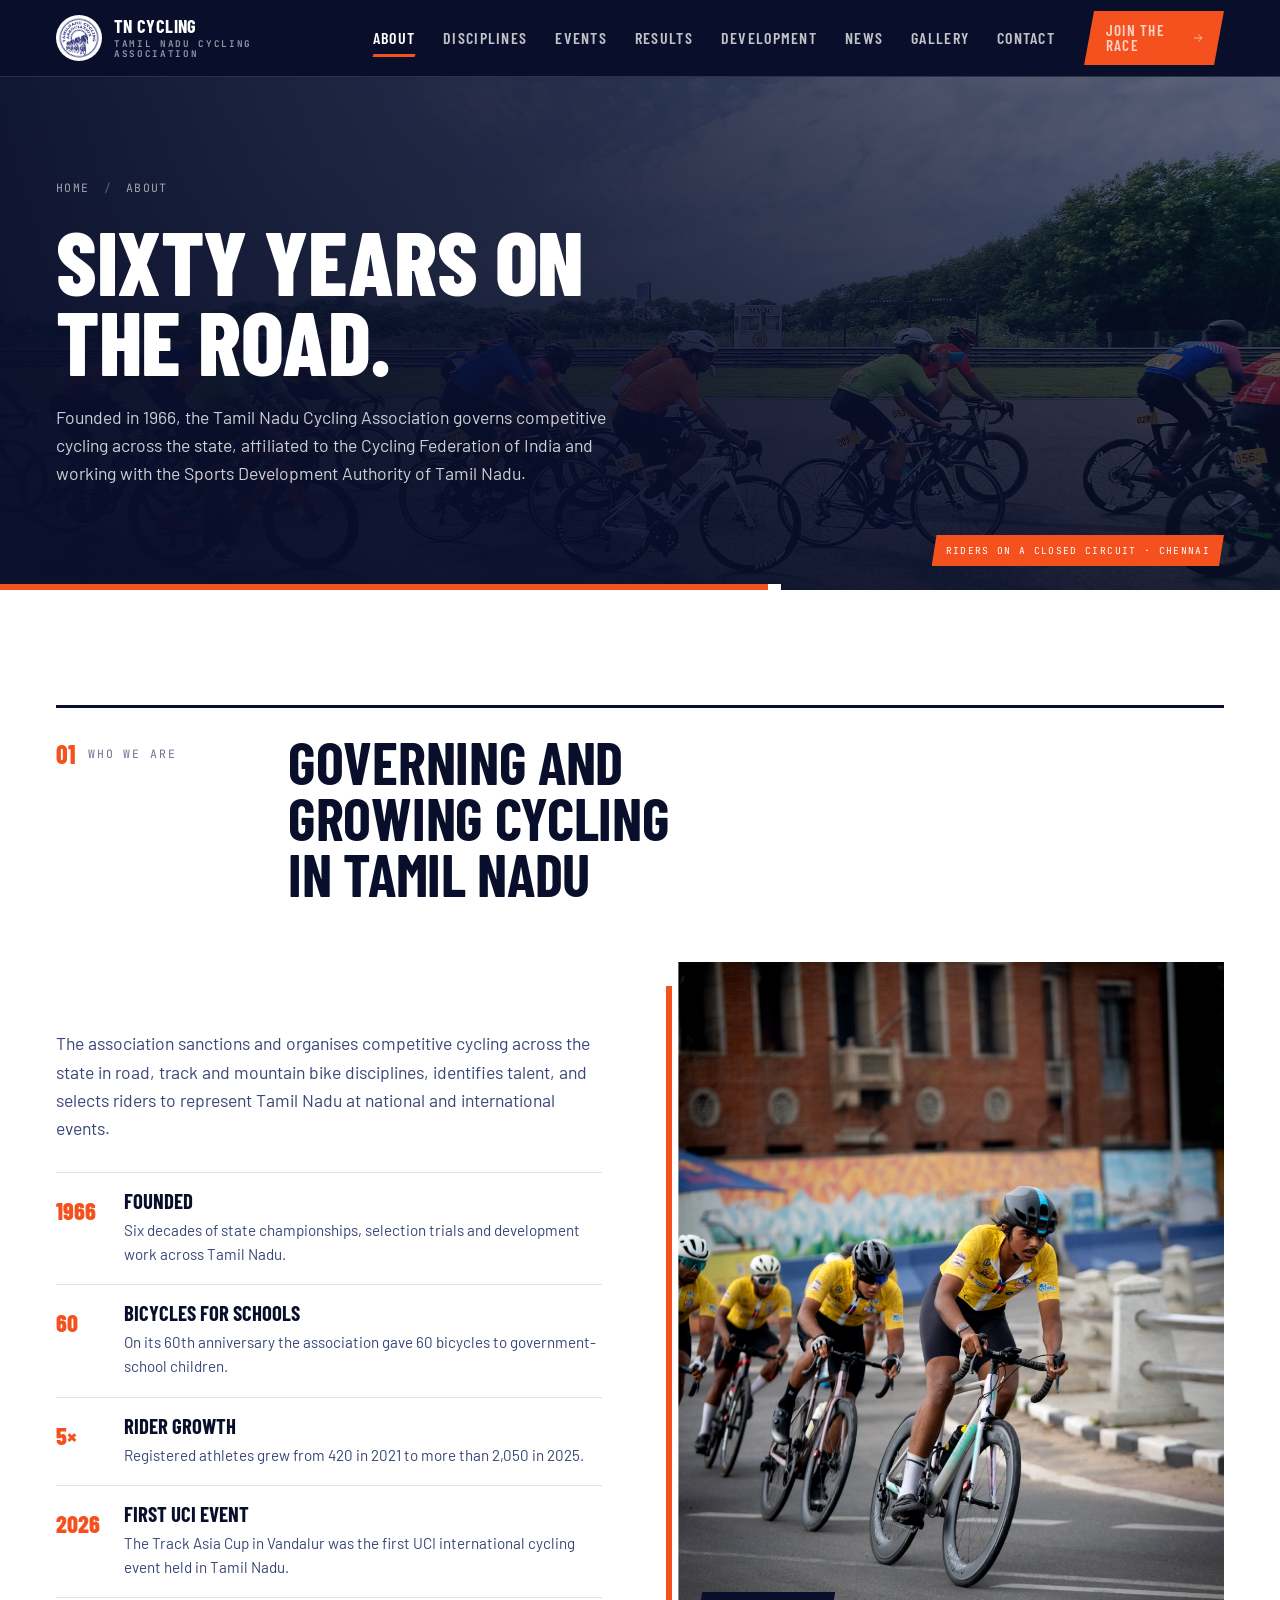
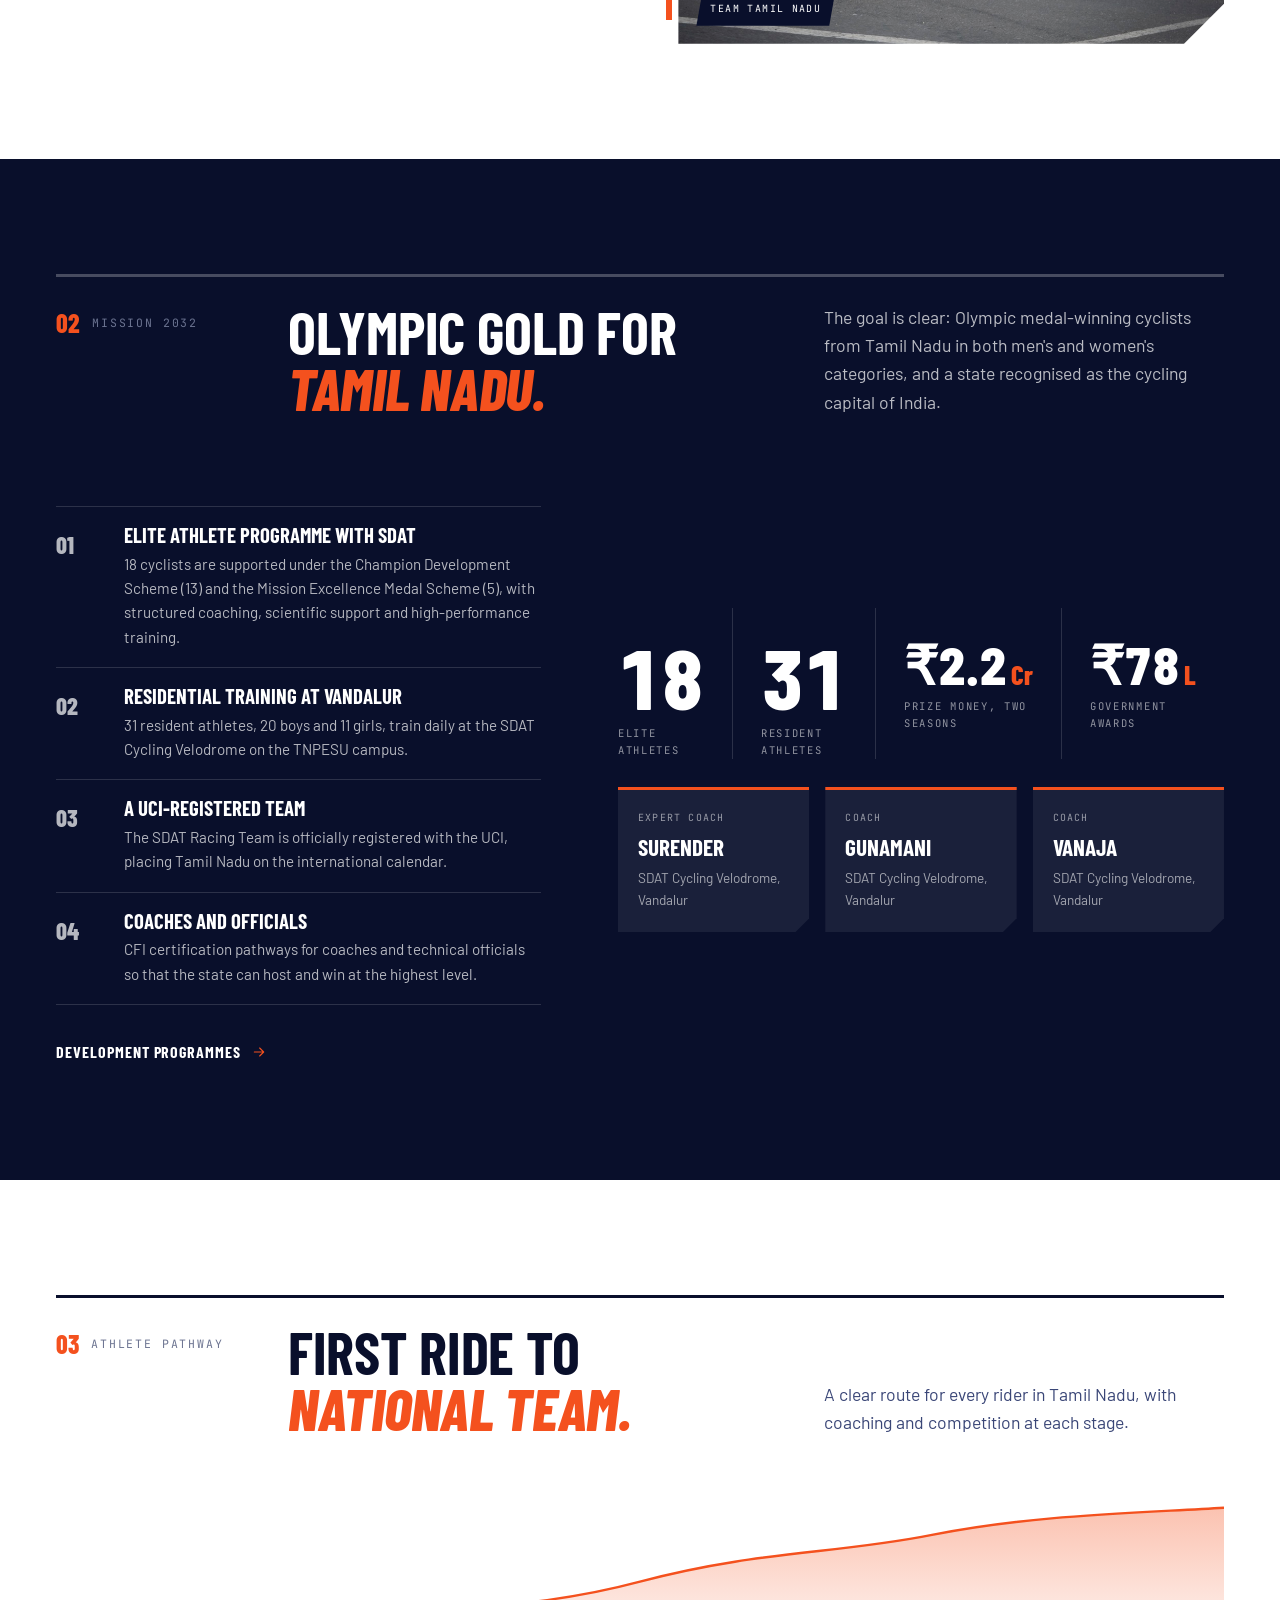
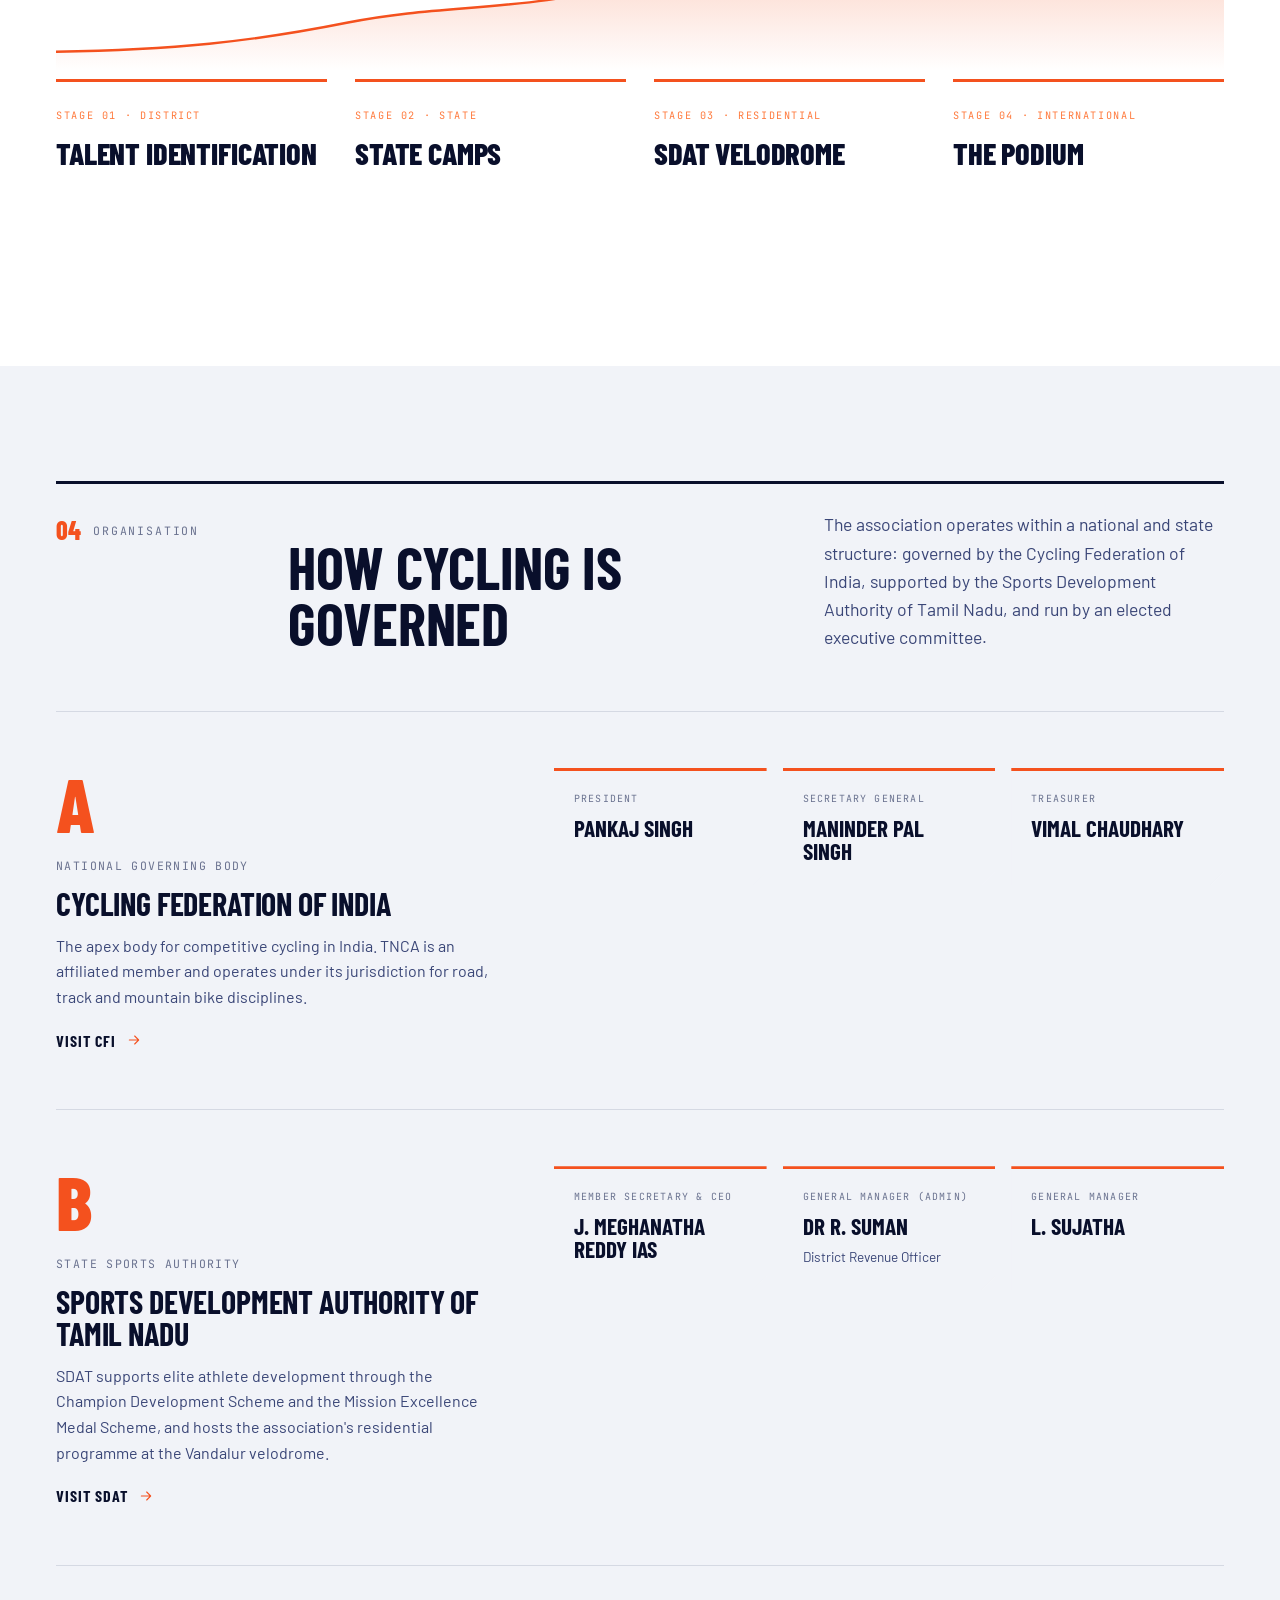
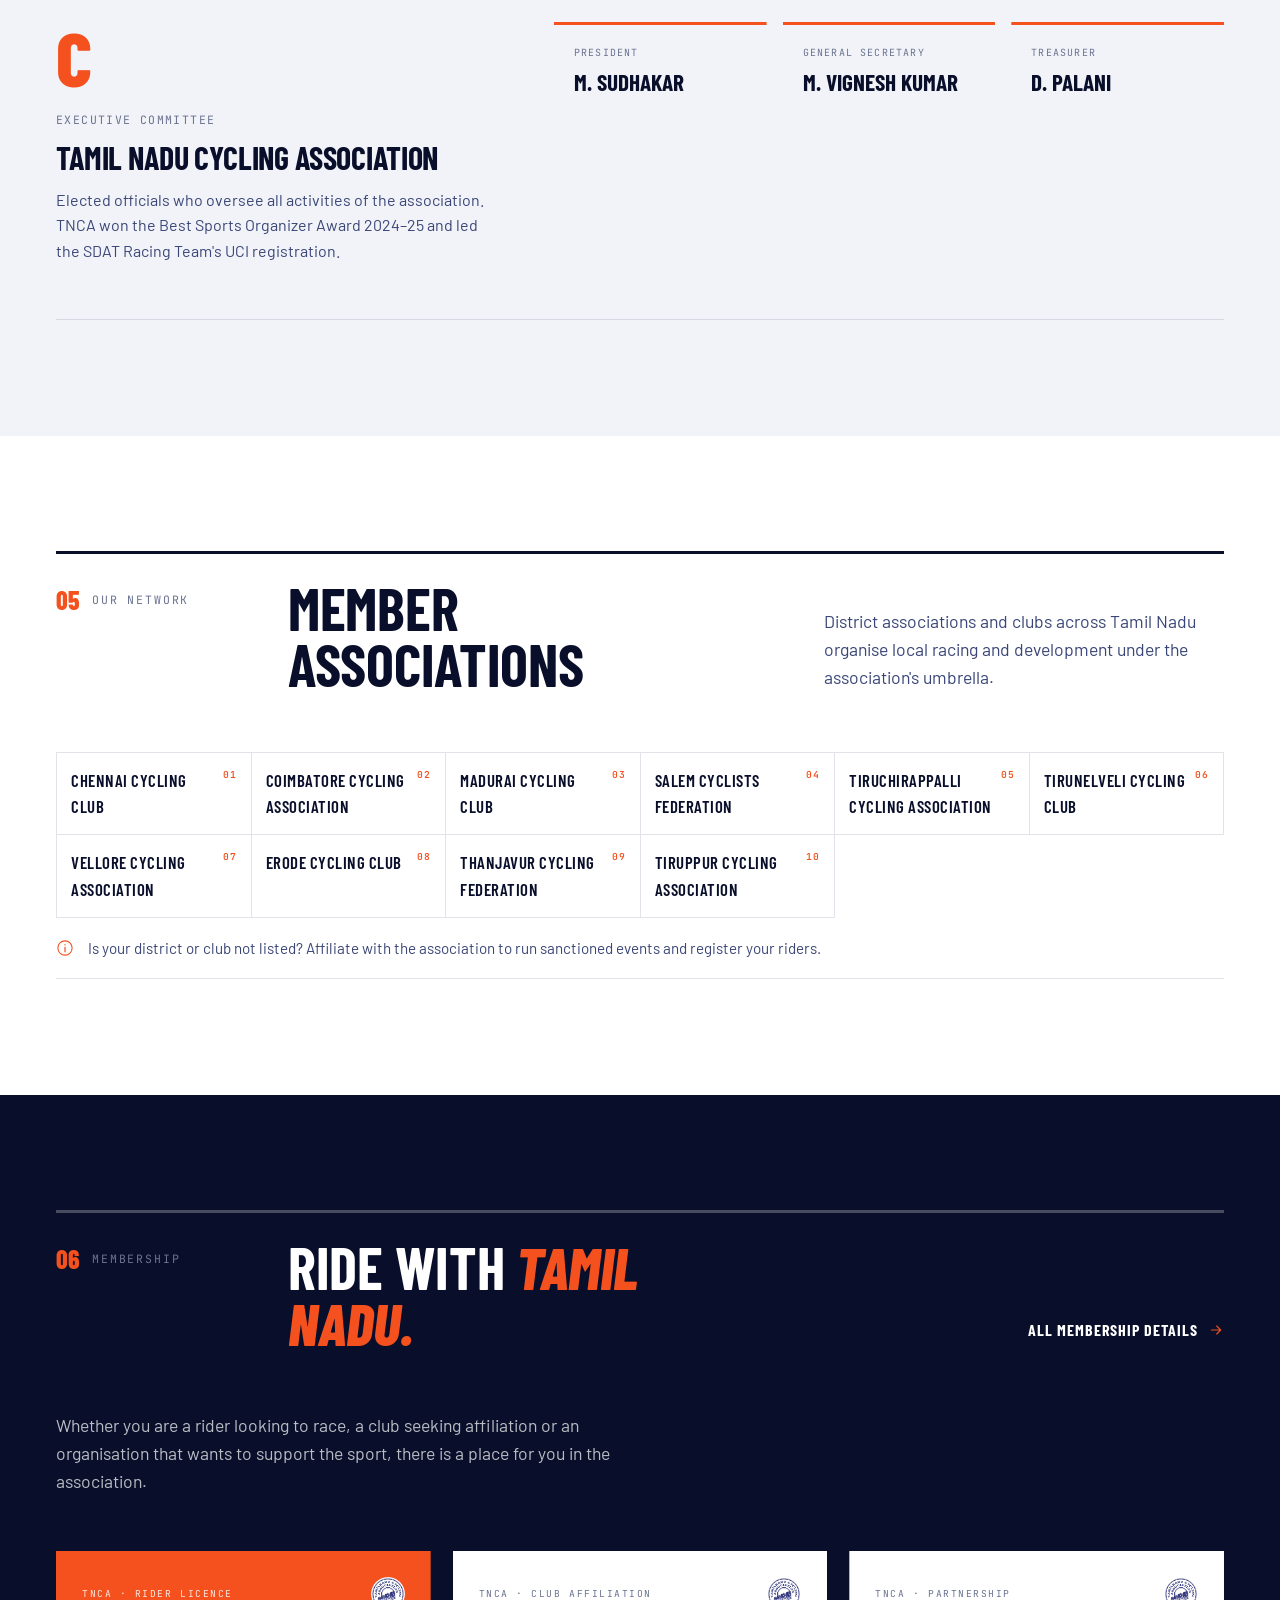
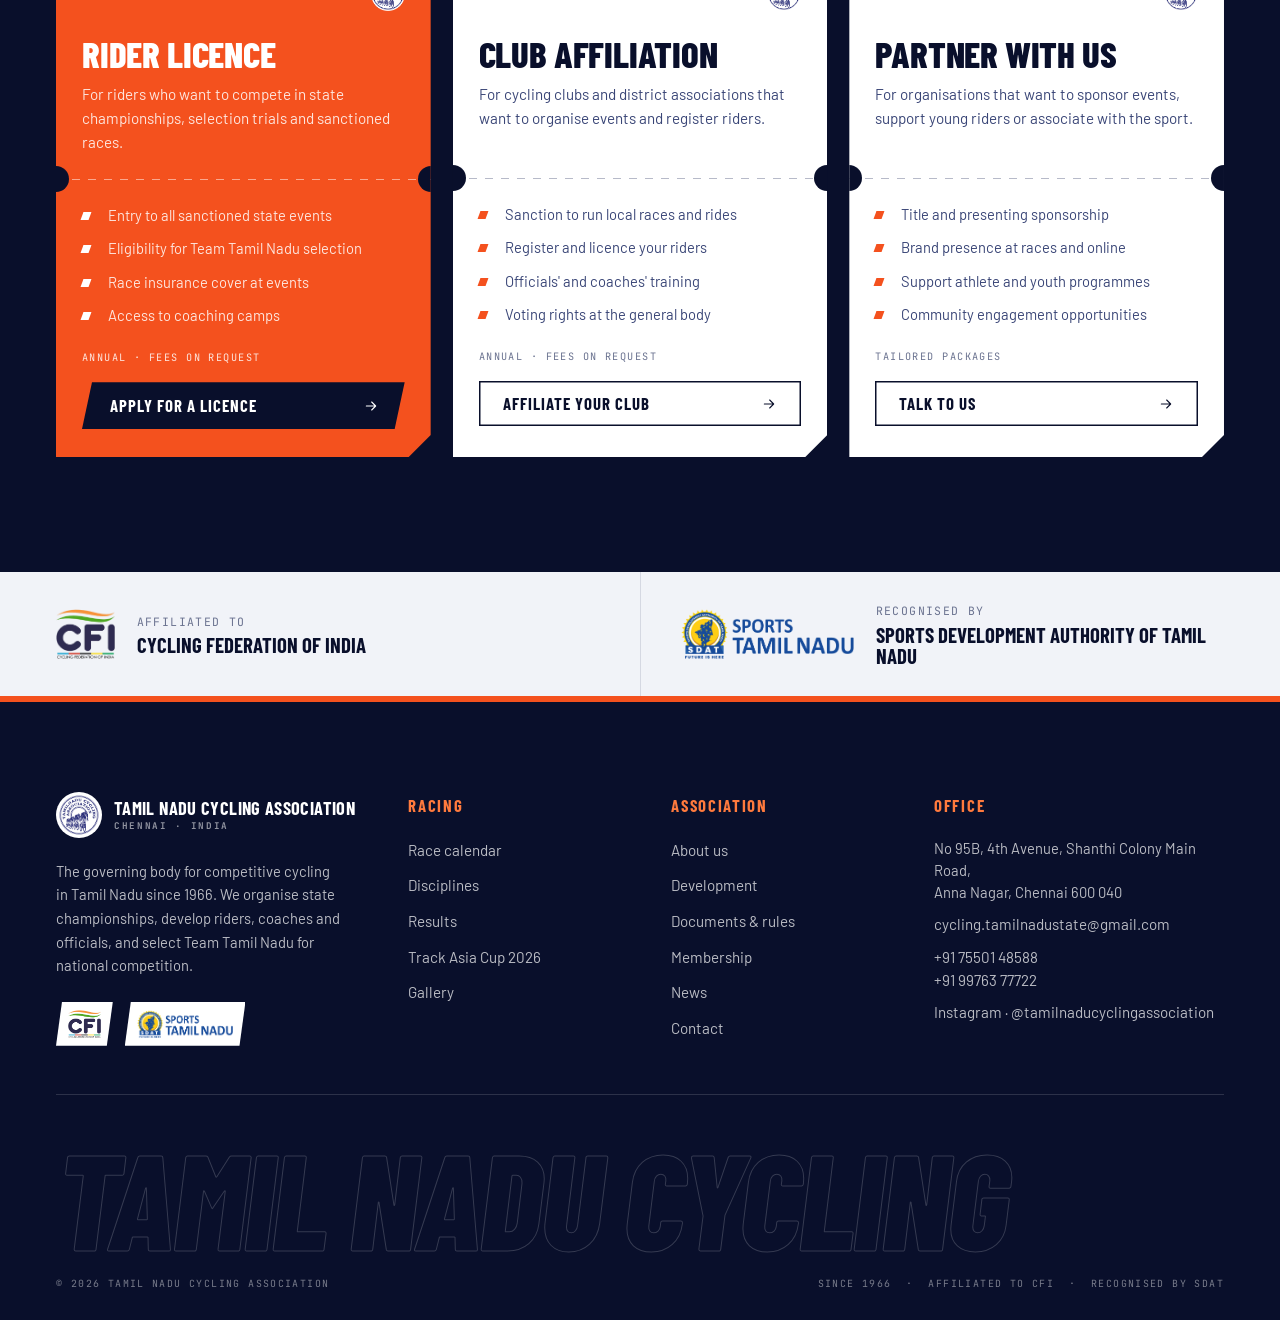
==== commit b4d1e0a3: "Merge real association content from the live site Replace placeholder stats, news and districts with" ====
--- a/about.html
+++ b/about.html
@@ -4,7 +4,7 @@
 <meta charset="utf-8">
 <meta name="viewport" content="width=device-width, initial-scale=1">
 <title>About — Tamil Nadu Cycling Association</title>
-<meta name="description" content="Who we are, what we do and how the Tamil Nadu Cycling Association is governed.">
+<meta name="description" content="Sixty years of the Tamil Nadu Cycling Association: history, Mission 2032, organisation and member associations.">
 <meta name="theme-color" content="#090f2b">
 <link rel="icon" type="image/png" href="images/logos/tnca-logo.png">
 <link rel="preconnect" href="https://fonts.googleapis.com">
@@ -29,7 +29,7 @@
     </a>
     <button class="menu-toggle" aria-label="Open menu" aria-expanded="false" aria-controls="nav"><span>Menu</span><i></i></button>
     <nav class="nav" id="nav" aria-label="Main navigation">
-      <a href="index.html">Home</a><a href="about.html" class="active" aria-current="page">About</a><a href="disciplines.html">Disciplines</a><a href="events.html">Events</a><a href="news.html">News</a><a href="gallery.html">Gallery</a><a href="contact.html">Contact</a>
+      <a href="about.html" class="active" aria-current="page">About</a><a href="disciplines.html">Disciplines</a><a href="events.html">Events</a><a href="results.html">Results</a><a href="development.html">Development</a><a href="news.html">News</a><a href="gallery.html">Gallery</a><a href="contact.html">Contact</a>
       <a href="membership.html" class="btn">Join the race <svg aria-hidden="true"><use href="#i-arrow"/></svg></a>
     </nav>
   </div>
@@ -41,8 +41,8 @@
   <div class="band"><img src="images/join.jpg" alt=""></div>
   <div class="container">
     <nav class="crumbs mono" aria-label="Breadcrumb"><a href="index.html">Home</a><span>About</span></nav>
-    <h1>The state body for the sport of cycling.</h1>
-    <p class="lead">The Tamil Nadu Cycling Association governs, organises and grows competitive cycling across the state, affiliated to the Cycling Federation of India and recognised by the Sports Development Authority of Tamil Nadu.</p>
+    <h1>Sixty years on the road.</h1>
+    <p class="lead">Founded in 1966, the Tamil Nadu Cycling Association governs competitive cycling across the state, affiliated to the Cycling Federation of India and working with the Sports Development Authority of Tamil Nadu.</p>
   </div>
   <span class="cap">Riders on a closed circuit · Chennai</span>
 </section>
@@ -56,11 +56,12 @@
     </div>
     <div class="split">
       <div class="split-body reveal">
-        <p class="lead">The association sanctions and organises competitive cycling across the state, from district races to state championships, and selects riders to represent Tamil Nadu at national events.</p>
+        <p class="lead">The association sanctions and organises competitive cycling across the state in road, track and mountain bike disciplines, identifies talent, and selects riders to represent Tamil Nadu at national and international events.</p>
         <ul class="marks">
-          <li><span class="k">01</span><div><b>Governance</b><span>The official state body for cycling, affiliated to the Cycling Federation of India and recognised by the Sports Development Authority of Tamil Nadu.</span></div></li>
-          <li><span class="k">02</span><div><b>Competition</b><span>State championships, selection trials and sanctioned races in road, track, mountain bike, time trial and para cycling.</span></div></li>
-          <li><span class="k">03</span><div><b>Development</b><span>Coaching camps, officials' education and grassroots programmes that bring new riders into the sport.</span></div></li>
+          <li><span class="k">1966</span><div><b>Founded</b><span>Six decades of state championships, selection trials and development work across Tamil Nadu.</span></div></li>
+          <li><span class="k">60</span><div><b>Bicycles for schools</b><span>On its 60th anniversary the association gave 60 bicycles to government-school children.</span></div></li>
+          <li><span class="k">5×</span><div><b>Rider growth</b><span>Registered athletes grew from 420 in 2021 to more than 2,050 in 2025.</span></div></li>
+          <li><span class="k">2026</span><div><b>First UCI event</b><span>The Track Asia Cup in Vandalur was the first UCI international cycling event held in Tamil Nadu.</span></div></li>
         </ul>
       </div>
       <div class="split-media reveal"><img src="images/team.jpg" alt="Team Tamil Nadu riders training together"><span class="cap">Team Tamil Nadu</span></div>
@@ -68,30 +69,43 @@
   </div>
 </section>
 
-<section class="section">
-  <div class="container">
-    
-    <div class="section-head">
-      <div class="index"><b>02</b><span>Our mission</span></div>
-      <div class="title"><h2>Four commitments guide everything we do</h2></div>
-    </div>
-    <div class="cols">
-      <div class="reveal"><span class="k">I</span><h3>Organise competition</h3><p>Deliver a full calendar of safe, fair and well-officiated races across the state every season.</p></div>
-      <div class="reveal"><span class="k">II</span><h3>Develop riders</h3><p>Identify talent early and support it with coaching, camps and a clear route to the national squad.</p></div>
-      <div class="reveal"><span class="k">III</span><h3>Train officials &amp; coaches</h3><p>Certify commissaires and coaches so that every event and programme meets national standards.</p></div>
-      <div class="reveal"><span class="k">IV</span><h3>Grow the sport</h3><p>Work with schools, clubs and districts to make cycling accessible to riders of every age and ability.</p></div>
-    </div>
-  </div>
-</section>
-
-<section class="section section-ink" id="pathway">
+<section class="section section-ink" id="mission">
+  <div class="container">
+    
+    <div class="section-head">
+      <div class="index"><b>02</b><span>Mission 2032</span></div>
+      <div class="title"><h2>Olympic gold for <em>Tamil Nadu.</em></h2><p class="lead">The goal is clear: Olympic medal-winning cyclists from Tamil Nadu in both men's and women's categories, and a state recognised as the cycling capital of India.</p></div>
+    </div>
+    <div class="split">
+      <div class="split-body reveal">
+        <ul class="marks">
+          <li><span class="k">01</span><div><b>Elite athlete programme with SDAT</b><span>18 cyclists are supported under the Champion Development Scheme (13) and the Mission Excellence Medal Scheme (5), with structured coaching, scientific support and high-performance training.</span></div></li>
+          <li><span class="k">02</span><div><b>Residential training at Vandalur</b><span>31 resident athletes, 20 boys and 11 girls, train daily at the SDAT Cycling Velodrome on the TNPESU campus.</span></div></li>
+          <li><span class="k">03</span><div><b>A UCI-registered team</b><span>The SDAT Racing Team is officially registered with the UCI, placing Tamil Nadu on the international calendar.</span></div></li>
+          <li><span class="k">04</span><div><b>Coaches and officials</b><span>CFI certification pathways for coaches and technical officials so that the state can host and win at the highest level.</span></div></li>
+        </ul>
+        <a href="development.html" class="textlink light">Development programmes <svg aria-hidden="true"><use href="#i-arrow"/></svg></a>
+      </div>
+      <div class="reveal">
+        <div class="stats" style="margin-top:0;border-top:0">
+          <div><b data-count="18">0</b><span>Elite athletes</span></div>
+          <div><b data-count="31">0</b><span>Resident athletes</span></div>
+          <div><b class="money">₹2.2<small>Cr</small></b><span>Prize money, two seasons</span></div>
+          <div><b class="money">₹78<small>L</small></b><span>Government awards</span></div>
+        </div>
+        <div class="people"><div class="person reveal"><span class="mono">Expert coach</span><b>Surender</b><small>SDAT Cycling Velodrome, Vandalur</small></div><div class="person reveal"><span class="mono">Coach</span><b>Gunamani</b><small>SDAT Cycling Velodrome, Vandalur</small></div><div class="person reveal"><span class="mono">Coach</span><b>Vanaja</b><small>SDAT Cycling Velodrome, Vandalur</small></div></div>
+      </div>
+    </div>
+  </div>
+</section>
+
+<section class="section" id="pathway">
   <div class="container">
     
     <div class="section-head">
       <div class="index"><b>03</b><span>Athlete pathway</span></div>
       <div class="title"><h2>First ride to <em>national team.</em></h2><p class="lead">A clear route for every rider in Tamil Nadu, with coaching and competition at each stage.</p></div>
     </div>
-    
     
 <div class="route" aria-hidden="true">
   <svg viewBox="0 0 1200 180" preserveAspectRatio="none">
@@ -101,16 +115,53 @@
   </svg>
 </div>
     <div class="stages">
-      <div class="stage reveal"><span class="k">Stage 01 · Grassroots</span><h3>First ride</h3><p>School and club programmes introduce young riders to safe, skilled cycling.</p></div>
-      <div class="stage reveal"><span class="k">Stage 02 · District</span><h3>Local racing</h3><p>District associations run local races and identify emerging talent.</p></div>
-      <div class="stage reveal"><span class="k">Stage 03 · State</span><h3>Team Tamil Nadu</h3><p>State championships, coaching camps and selection for the state squad.</p></div>
-      <div class="stage reveal"><span class="k">Stage 04 · National</span><h3>The podium</h3><p>Our riders compete at national championships and beyond.</p></div>
-    </div>
-    <div class="stats">
-      <div><b data-count="38">0</b><span>Districts</span></div>
-      <div><b data-count="2500" data-suffix="+">0</b><span>Registered riders</span></div>
-      <div><b data-count="40" data-suffix="+">0</b><span>Events a season</span></div>
-      <div><b data-count="150" data-suffix="+">0</b><span>National medals</span></div>
+      <div class="stage reveal"><span class="k">Stage 01 · District</span><h3>Talent identification</h3><p>District trials assess riders aged 12 to 18 on speed, endurance and technique.</p></div>
+      <div class="stage reveal"><span class="k">Stage 02 · State</span><h3>State camps</h3><p>Intensive camps for top state riders in track, road and MTB, aligned to the national calendar.</p></div>
+      <div class="stage reveal"><span class="k">Stage 03 · Residential</span><h3>SDAT Velodrome</h3><p>Selected athletes live and train at Vandalur with coaching, sports science and recovery support.</p></div>
+      <div class="stage reveal"><span class="k">Stage 04 · International</span><h3>The podium</h3><p>National championships, Khelo India, Asian championships and UCI events.</p></div>
+    </div>
+  </div>
+</section>
+
+<section class="section section-2" id="organisation">
+  <div class="container">
+    
+    <div class="section-head">
+      <div class="index"><b>04</b><span>Organisation</span></div>
+      <div class="title"><h2>How cycling is governed</h2><p class="lead">The association operates within a national and state structure: governed by the Cycling Federation of India, supported by the Sports Development Authority of Tamil Nadu, and run by an elected executive committee.</p></div>
+    </div>
+    
+    <div class="org-level">
+      <div class="reveal">
+        <span class="k">A</span>
+        <span class="mono">National governing body</span>
+        <h3>Cycling Federation of India</h3>
+        <p>The apex body for competitive cycling in India. TNCA is an affiliated member and operates under its jurisdiction for road, track and mountain bike disciplines.</p>
+        <a href="https://www.cfiindia.in" class="textlink" rel="noopener">Visit CFI <svg aria-hidden="true"><use href="#i-arrow"/></svg></a>
+      </div>
+      <div><div class="people"><div class="person reveal"><span class="mono">President</span><b>Pankaj Singh</b></div><div class="person reveal"><span class="mono">Secretary General</span><b>Maninder Pal Singh</b></div><div class="person reveal"><span class="mono">Treasurer</span><b>Vimal Chaudhary</b></div></div></div>
+    </div>
+    
+    <div class="org-level">
+      <div class="reveal">
+        <span class="k">B</span>
+        <span class="mono">State sports authority</span>
+        <h3>Sports Development Authority of Tamil Nadu</h3>
+        <p>SDAT supports elite athlete development through the Champion Development Scheme and the Mission Excellence Medal Scheme, and hosts the association's residential programme at the Vandalur velodrome.</p>
+        <a href="https://sdat.tn.gov.in" class="textlink" rel="noopener">Visit SDAT <svg aria-hidden="true"><use href="#i-arrow"/></svg></a>
+      </div>
+      <div><div class="people"><div class="person reveal"><span class="mono">Member Secretary &amp; CEO</span><b>J. Meghanatha Reddy IAS</b></div><div class="person reveal"><span class="mono">General Manager (Admin)</span><b>Dr R. Suman</b><small>District Revenue Officer</small></div><div class="person reveal"><span class="mono">General Manager</span><b>L. Sujatha</b></div></div></div>
+    </div>
+    
+    <div class="org-level">
+      <div class="reveal">
+        <span class="k">C</span>
+        <span class="mono">Executive committee</span>
+        <h3>Tamil Nadu Cycling Association</h3>
+        <p>Elected officials who oversee all activities of the association. TNCA won the Best Sports Organizer Award 2024–25 and led the SDAT Racing Team's UCI registration.</p>
+        
+      </div>
+      <div><div class="people"><div class="person reveal"><span class="mono">President</span><b>M. Sudhakar</b></div><div class="person reveal"><span class="mono">General Secretary</span><b>M. Vignesh Kumar</b></div><div class="person reveal"><span class="mono">Treasurer</span><b>D. Palani</b></div></div></div>
     </div>
   </div>
 </section>
@@ -119,28 +170,11 @@
   <div class="container">
     
     <div class="section-head">
-      <div class="index"><b>04</b><span>Governance</span></div>
-      <div class="title"><h2>How the association is run</h2><p class="lead">The association is governed by an elected executive committee and works through affiliated district associations and clubs.</p></div>
-    </div>
-    <div class="split">
-      <div class="split-media landscape reveal"><img src="images/join.jpg" alt="A large group of cyclists on a closed circuit"></div>
-      <ul class="steps-list reveal">
-        <li><span class="k">Executive</span><div><h3>Office bearers</h3><p>President, Secretary and Treasurer elected by the general body, supported by vice-presidents and joint secretaries.</p></div></li>
-        <li><span class="k">Committees</span><div><h3>Technical and selection</h3><p>Discipline-specific committees that oversee race regulations, officiating and selection of state teams.</p></div></li>
-        <li><span class="k">Districts</span><div><h3>District associations</h3><p>Affiliated bodies in each district that run local competition and feed riders into state events.</p></div></li>
-      </ul>
-    </div>
-  </div>
-</section>
-
-<section class="section">
-  <div class="container">
-    
-    <div class="section-head">
       <div class="index"><b>05</b><span>Our network</span></div>
-      <div class="title"><h2>Cycling in all 38 districts</h2><p class="lead">District associations across Tamil Nadu organise local racing and development under the association's umbrella.</p></div>
-    </div>
-    <div class="districts reveal"><span>Ariyalur<i>01</i></span><span>Chengalpattu<i>02</i></span><span>Chennai<i>03</i></span><span>Coimbatore<i>04</i></span><span>Cuddalore<i>05</i></span><span>Dharmapuri<i>06</i></span><span>Dindigul<i>07</i></span><span>Erode<i>08</i></span><span>Kallakurichi<i>09</i></span><span>Kancheepuram<i>10</i></span><span>Kanniyakumari<i>11</i></span><span>Karur<i>12</i></span><span>Krishnagiri<i>13</i></span><span>Madurai<i>14</i></span><span>Mayiladuthurai<i>15</i></span><span>Nagapattinam<i>16</i></span><span>Namakkal<i>17</i></span><span>Nilgiris<i>18</i></span><span>Perambalur<i>19</i></span><span>Pudukkottai<i>20</i></span><span>Ramanathapuram<i>21</i></span><span>Ranipet<i>22</i></span><span>Salem<i>23</i></span><span>Sivaganga<i>24</i></span><span>Tenkasi<i>25</i></span><span>Thanjavur<i>26</i></span><span>Theni<i>27</i></span><span>Thoothukudi<i>28</i></span><span>Tiruchirappalli<i>29</i></span><span>Tirunelveli<i>30</i></span><span>Tirupathur<i>31</i></span><span>Tiruppur<i>32</i></span><span>Tiruvallur<i>33</i></span><span>Tiruvannamalai<i>34</i></span><span>Tiruvarur<i>35</i></span><span>Vellore<i>36</i></span><span>Viluppuram<i>37</i></span><span>Virudhunagar<i>38</i></span></div>
+      <div class="title"><h2>Member associations</h2><p class="lead">District associations and clubs across Tamil Nadu organise local racing and development under the association's umbrella.</p></div>
+    </div>
+    <div class="districts reveal"><span>Chennai Cycling Club<i>01</i></span><span>Coimbatore Cycling Association<i>02</i></span><span>Madurai Cycling Club<i>03</i></span><span>Salem Cyclists Federation<i>04</i></span><span>Tiruchirappalli Cycling Association<i>05</i></span><span>Tirunelveli Cycling Club<i>06</i></span><span>Vellore Cycling Association<i>07</i></span><span>Erode Cycling Club<i>08</i></span><span>Thanjavur Cycling Federation<i>09</i></span><span>Tiruppur Cycling Association<i>10</i></span></div>
+    <div class="note"><svg aria-hidden="true"><use href="#i-info"/></svg><span>Is your district or club not listed? <a href="membership.html#club">Affiliate with the association</a> to run sanctioned events and register your riders.</span></div>
   </div>
 </section>
 
@@ -218,7 +252,7 @@
     <div class="footer-top">
       <div class="footer-about">
         <a href="index.html" class="brand"><img src="images/logos/tnca-logo.png" alt=""><span class="wm">Tamil Nadu Cycling Association<small>Chennai · India</small></span></a>
-        <p>The governing body for road, track, mountain bike and para cycling in Tamil Nadu. We organise state championships, develop riders and coaches, and select Team Tamil Nadu for national competition.</p>
+        <p>The governing body for competitive cycling in Tamil Nadu since 1966. We organise state championships, develop riders, coaches and officials, and select Team Tamil Nadu for national competition.</p>
         <div class="footer-logos">
           <span><img src="images/logos/cfi-logo.png" alt="Cycling Federation of India"></span>
           <span><img src="images/logos/sdat-logo.png" alt="Sports Development Authority of Tamil Nadu"></span>
@@ -229,7 +263,8 @@
         <ul>
           <li><a href="events.html">Race calendar</a></li>
           <li><a href="disciplines.html">Disciplines</a></li>
-          <li><a href="about.html#pathway">Athlete pathway</a></li>
+          <li><a href="results.html">Results</a></li>
+          <li><a href="track-asia-cup.html">Track Asia Cup 2026</a></li>
           <li><a href="gallery.html">Gallery</a></li>
         </ul>
       </div>
@@ -237,6 +272,8 @@
         <h4>Association</h4>
         <ul>
           <li><a href="about.html">About us</a></li>
+          <li><a href="development.html">Development</a></li>
+          <li><a href="documents.html">Documents &amp; rules</a></li>
           <li><a href="membership.html">Membership</a></li>
           <li><a href="news.html">News</a></li>
           <li><a href="contact.html">Contact</a></li>
@@ -247,14 +284,15 @@
         <ul class="footer-contact">
           <li>No 95B, 4th Avenue, Shanthi Colony Main Road,<br>Anna Nagar, Chennai 600 040</li>
           <li><a href="mailto:cycling.tamilnadustate@gmail.com">cycling.tamilnadustate@gmail.com</a></li>
-          <li><a href="https://www.tncyclingassociation.com">www.tncyclingassociation.com</a></li>
+          <li><a href="tel:+917550148588">+91 75501 48588</a><br><a href="tel:+919976377722">+91 99763 77722</a></li>
+          <li><a href="https://www.instagram.com/tamilnaducyclingassociation" rel="noopener">Instagram · @tamilnaducyclingassociation</a></li>
         </ul>
       </div>
     </div>
     <div class="wordmark" aria-hidden="true">Tamil Nadu Cycling</div>
     <div class="footer-bottom">
       <span>&copy; <span id="year"></span> Tamil Nadu Cycling Association</span>
-      <span>Affiliated to CFI &nbsp;·&nbsp; Recognised by SDAT</span>
+      <span>Since 1966 &nbsp;·&nbsp; Affiliated to CFI &nbsp;·&nbsp; Recognised by SDAT</span>
     </div>
   </div>
 </footer>
--- a/css/style.css
+++ b/css/style.css
@@ -524,3 +524,74 @@
   .marquee-track { animation: none; }
   html { scroll-behavior: auto; }
 }
+
+/* ---------- people, organisation */
+.people { display: grid; grid-template-columns: repeat(3, 1fr); gap: 16px; margin-top: 28px; }
+.person { position: relative; padding: 20px 20px 22px; background: var(--bg-2); border-top: 3px solid var(--accent); clip-path: polygon(0 0, 100% 0, 100% calc(100% - 14px), calc(100% - 14px) 100%, 0 100%); }
+.person .mono { display: block; font-size: .62rem; }
+.person b { display: block; margin-top: 10px; font-family: var(--display); font-weight: 700; font-size: 1.45rem; line-height: 1; text-transform: uppercase; color: var(--ink); }
+.person small { display: block; margin-top: 8px; color: var(--navy-soft); font-size: .85rem; }
+.section-ink .person { background: rgba(255, 255, 255, .07); }
+.section-ink .person b { color: #fff; }
+.section-ink .person small { color: rgba(255, 255, 255, .6); }
+.org-level { display: grid; grid-template-columns: minmax(0, .8fr) minmax(0, 1.2fr); gap: clamp(28px, 4vw, 64px); padding: clamp(36px, 5vw, 56px) 0; border-top: 1px solid var(--line); }
+.org-level:last-child { border-bottom: 1px solid var(--line); }
+.org-level .k { display: block; font-family: var(--display); font-weight: 800; font-size: clamp(3rem, 6vw, 5rem); line-height: .9; color: var(--accent); margin-bottom: 14px; }
+.org-level h3 { font-size: 2rem; margin-top: 10px; line-height: 1; }
+.org-level p { margin-top: 14px; color: var(--navy-soft); }
+.org-level .textlink { margin-top: 18px; }
+.org-level .people { margin-top: 0; }
+@media (max-width: 900px) { .org-level { grid-template-columns: 1fr; } }
+@media (max-width: 640px) { .people { grid-template-columns: 1fr; } }
+
+/* ---------- medal tables */
+.medals { width: 100%; border-collapse: collapse; margin-top: 8px; }
+.medals th { font-family: var(--mono); font-size: .62rem; letter-spacing: .14em; text-transform: uppercase; color: var(--muted); text-align: left; padding: 0 16px 12px 0; border-bottom: 2px solid var(--ink); font-weight: 500; }
+.medals td { padding: 16px 16px 16px 0; border-bottom: 1px solid var(--line); vertical-align: top; }
+.medals td.ev { font-family: var(--display); font-weight: 700; font-size: 1.3rem; text-transform: uppercase; line-height: 1.05; color: var(--ink); }
+.medals td.ath { color: var(--navy-soft); line-height: 1.45; }
+.medal { display: inline-flex; align-items: center; gap: 8px; font-family: var(--mono); font-size: .62rem; letter-spacing: .14em; text-transform: uppercase; white-space: nowrap; color: var(--ink); padding-top: 4px; }
+.medal::before { content: ""; width: 12px; height: 12px; transform: skewX(-20deg); background: var(--ink); }
+.medal.gold::before { background: #d6a51c; }
+.medal.silver::before { background: #a3abba; }
+.medal.bronze::before { background: #b4703a; }
+.section-ink .medals th { border-color: rgba(255, 255, 255, .6); color: rgba(255, 255, 255, .6); }
+.section-ink .medals td { border-color: var(--line-light); }
+.section-ink .medals td.ev { color: #fff; }
+.section-ink .medals td.ath { color: rgba(255, 255, 255, .72); }
+.section-ink .medal { color: rgba(255, 255, 255, .85); }
+@media (max-width: 640px) {
+  .medals thead { display: none; }
+  .medals tr { display: grid; grid-template-columns: 1fr; gap: 4px; padding: 14px 0; border-bottom: 1px solid var(--line); }
+  .medals td { padding: 0; border: 0; }
+  .section-ink .medals tr { border-color: var(--line-light); }
+}
+
+/* ---------- big number columns */
+.cols.big .k { font-size: clamp(2.6rem, 4vw, 3.6rem); }
+
+/* ---------- growth chart */
+.chart { margin-top: 32px; }
+.chart ol { display: grid; grid-template-columns: repeat(5, 1fr); gap: clamp(10px, 2.5vw, 32px); align-items: end; height: 280px; list-style: none; border-bottom: 2px solid var(--ink); }
+.chart li { display: flex; flex-direction: column; justify-content: flex-end; height: 100%; }
+.chart .v { font-family: var(--display); font-weight: 800; font-size: clamp(1.1rem, 2vw, 1.6rem); line-height: 1; margin-bottom: 8px; color: var(--ink); font-variant-numeric: tabular-nums; }
+.chart .bar { display: block; height: calc(var(--v) / var(--max) * 100%); background: var(--navy); clip-path: polygon(0 6px, 100% 0, 100% 100%, 0 100%); transition: background .25s ease; }
+.chart li:last-child .bar { background: var(--accent); }
+.chart li:hover .bar { background: var(--accent-2); }
+.chart-x { display: grid; grid-template-columns: repeat(5, 1fr); gap: clamp(10px, 2.5vw, 32px); padding-top: 12px; }
+.chart-x span { font-family: var(--mono); font-size: .68rem; letter-spacing: .14em; text-transform: uppercase; color: var(--muted); }
+.chart figcaption { margin-top: 20px; text-transform: none; letter-spacing: .04em; font-size: .72rem; }
+@media (max-width: 520px) { .chart ol { height: 200px; } }
+
+/* ---------- rules cards */
+.rules { display: grid; grid-template-columns: repeat(3, 1fr); gap: 20px; }
+.rule-card { padding: 26px 24px 28px; background: #fff; border-top: 3px solid var(--ink); clip-path: polygon(0 0, 100% 0, 100% calc(100% - 16px), calc(100% - 16px) 100%, 0 100%); }
+.rule-card h3 { font-size: 1.9rem; margin-top: 12px; line-height: .95; }
+.rule-card > p { margin-top: 12px; color: var(--navy-soft); font-size: .95rem; }
+.rule-card .marks { margin-top: 18px; }
+.rule-card .marks li { padding: 12px 0; }
+.rule-card .marks b { font-size: .95rem; font-weight: 500; text-transform: none; letter-spacing: 0; }
+@media (max-width: 900px) { .rules { grid-template-columns: 1fr; } }
+
+.stats b.money { font-size: clamp(2.4rem, 4.2vw, 3.8rem); white-space: nowrap; }
+.stats b.money small { font-size: .5em; margin-left: 4px; color: var(--accent); }
